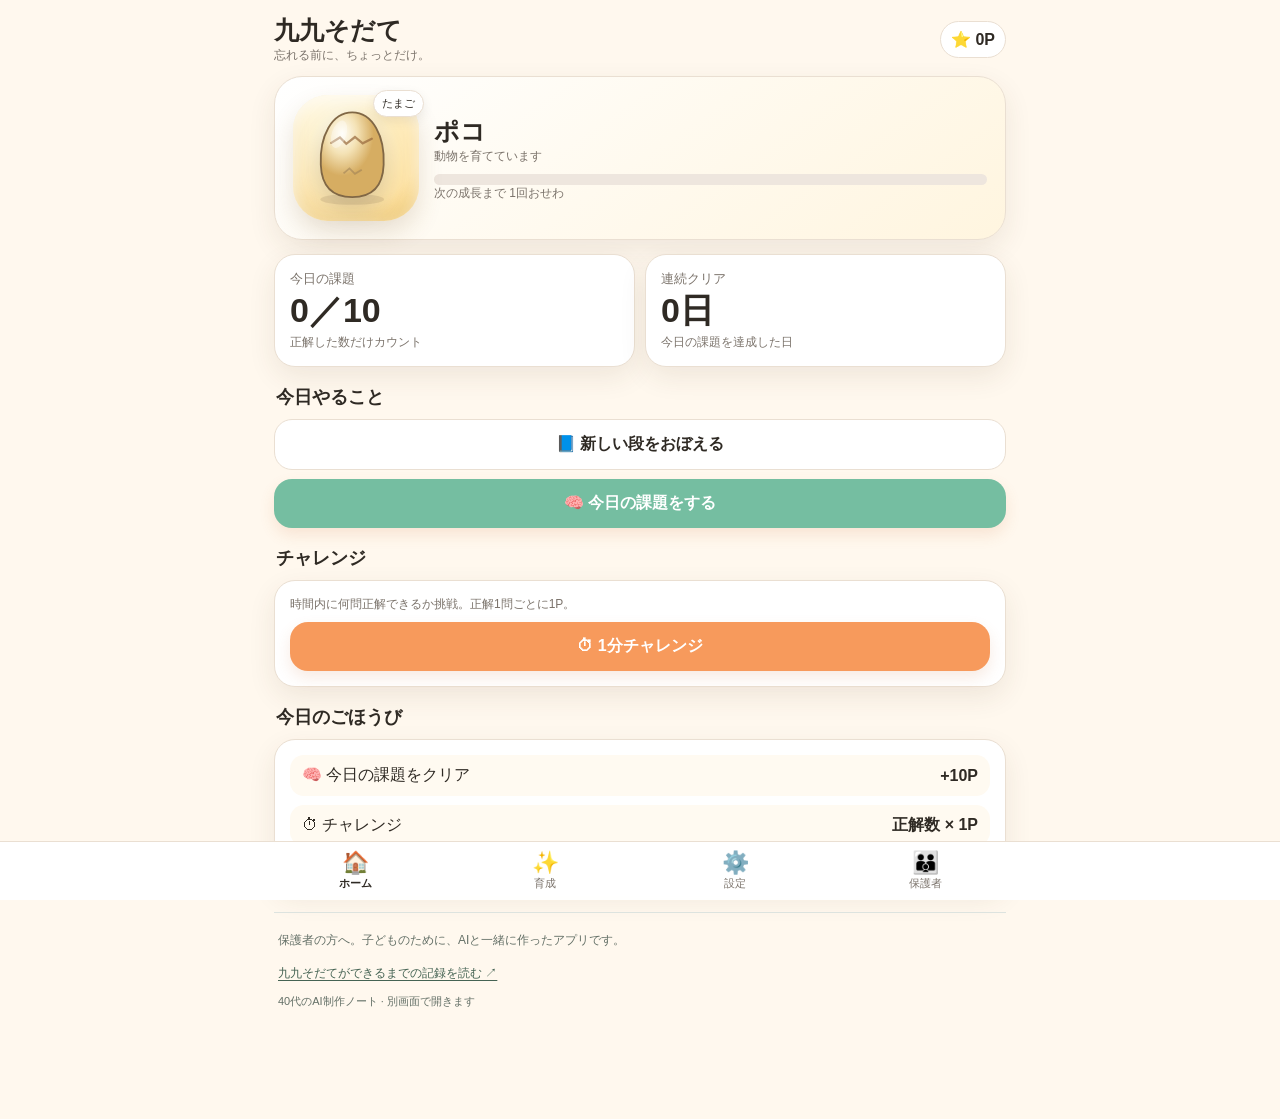
==== index.html @ 52d8309b "Add subtle links to the Kuku Sodate creation story" ====
<!doctype html><html lang="ja"><head><meta charset="utf-8">
<!-- Google tag (gtag.js) -->
<script async src="https://www.googletagmanager.com/gtag/js?id=G-NBJ7466KDJ"></script>
<script>
  window.dataLayer = window.dataLayer || [];
  function gtag(){dataLayer.push(arguments);}
  gtag('js', new Date());
  gtag('config', 'G-NBJ7466KDJ', {
    allow_google_signals: false,
    allow_ad_personalization_signals: false
  });
</script>


<meta name="google-site-verification" content="HdcqxspYBm1QXcBinrWtrPvj-GFAcDOGZ2AdJdyeljo" />
<meta name="viewport" content="width=device-width,initial-scale=1,viewport-fit=cover"><title>九九そだて</title><link rel="stylesheet" href="./style.css?v=1"><style id="contact-styles">.contact-link{display:inline-block;padding:12px 18px;border-radius:12px;background:#397458;color:#fff;font-size:14px;font-weight:700;line-height:1.6;text-decoration:none}.contact-link:focus-visible{outline:3px solid #d18c13;outline-offset:3px}.contact-link:hover{opacity:.85}</style><style id="creation-note-styles">.creation-note{margin:24px 0 8px;padding:16px 4px 4px;border-top:1px solid #dde3df;color:#647067;font-size:12px;line-height:1.9}.creation-note p{margin:0 0 4px}.creation-note a{display:inline-block;padding:6px 0;color:#456353;text-decoration:underline;text-underline-offset:3px}.creation-note a:focus-visible{outline:2px solid currentColor;outline-offset:4px}.creation-note small{display:block;font-size:11px}</style></head><body><div class="app"><header><div><div class="brand">九九そだて</div><div class="sub">忘れる前に、ちょっとだけ。</div></div><span class="pill">🪙 <b id="coins">0</b></span></header>
<section id="home" class="screen active"><div class="hero"><div class="petwrap"><div class="pet"><span class="badge" id="stage">たまご</span><div id="petvis"></div></div><div class="grow"><div class="h1" id="petname">ポコ</div><div class="sub" id="petmsg"></div><div class="bar"><div id="xpbar"></div></div><div class="tiny" id="xptext"></div></div></div></div><div class="grid"><div class="card"><div class="label">今日の復習</div><div class="big"><span id="due">0</span>問</div><div class="tiny" id="nextdue"></div></div><div class="card"><div class="label">連続学習</div><div class="big"><span id="streak">0</span>日</div><div class="tiny">1日1回でOK</div></div></div><div class="section">今日やること</div><div class="stack"><button id="challengeHome" class="cta" onclick="startChallenge()">⏱ 1分チャレンジ</button><button class="cta green" onclick="openReview()">🧠 今日の復習をする</button><button class="cta white" onclick="show('learn')">📘 新しい段をおぼえる</button></div><div class="section">今日のごほうび</div><div class="card">🎁 今日の復習を全部終えると育成アイテムGET</div><aside class="creation-note" aria-label="九九そだての制作記録"><p>保護者の方へ。子どものために、AIと一緒に作ったアプリです。</p><a href="https://gs5824878j-cyber.github.io/ai-blog/article-kuku.html?utm_source=kuku-sodate&amp;utm_medium=referral&amp;utm_campaign=creation-note" target="_blank" rel="noopener noreferrer">九九そだてができるまでの記録を読む ↗</a><small>40代のAI制作ノート · 別画面で開きます</small></aside></section>
<section id="learn" class="screen"><div class="section">段をえらぶ</div><div class="dan" id="dangrid"></div><div id="learnbox" style="display:none;margin-top:14px" class="qbox"><div class="tiny" id="learnlabel"></div><div class="question" id="learnq"></div><div class="ansrow"><input id="learna" class="answer" inputmode="numeric"><button class="cta" style="width:auto" onclick="submitLearn()">答える</button></div><div id="learnfb" class="feedback"></div><div class="tiny">正誤と回答速度から、次の復習日時を自動計算します。</div></div></section>
<section id="review" class="screen"><div class="section">今日の復習 <span class="tiny" id="reviewprog"></span></div><div class="qbox"><div class="tiny" id="reviewlevel"></div><div class="question" id="reviewq"></div><div class="ansrow"><input id="reviewa" class="answer" inputmode="numeric"><button class="cta green" style="width:auto" onclick="submitReview()">答える</button></div><div id="reviewfb" class="feedback"></div><div class="tiny" id="reviewsched"></div></div></section>
<section id="challenge" class="screen"><div class="section"><span id="challengeTitle">1分チャレンジ</span> <span class="pill">⏱ <b id="timer">1:00</b></span></div><div class="grid"><div class="card"><div class="label">正解</div><div class="big" id="score">0</div></div><div class="card"><div class="label">連続正解</div><div class="big" id="combo">0</div></div></div><div class="qbox" style="margin-top:10px"><div class="question" id="challengeq"></div><div class="ansrow"><input id="challengea" class="answer" inputmode="numeric"><button class="cta" style="width:auto" onclick="submitChallenge()">答える</button></div><div id="challengefb" class="feedback"></div><div class="tiny">間違えたときは正解を約1秒表示して、自動で次の問題へ進みます。</div></div></section>
<section id="petroom" class="screen"><div class="hero center"><div class="pet large"><div id="petvis2"></div></div><div class="h1" id="petname2"></div><div class="sub" id="stage2"></div><div class="bar"><div id="xpbar2"></div></div><div class="tiny" id="xptext2"></div><div class="route"><b>成長タイプは育て方で変わる</b><div class="tiny">学習・遊び・ごはんのうち、一番多い育て方に分岐。</div><div class="rrow"><span>📚 学習</span><div class="meter"><div class="m-study" id="studybar"></div></div><b id="studyv">0</b></div><div class="rrow"><span>🪀 遊び</span><div class="meter"><div class="m-play" id="playbar"></div></div><b id="playv">0</b></div><div class="rrow"><span>🍙 ごはん</span><div class="meter"><div class="m-food" id="foodbar"></div></div><b id="foodv">0</b></div><div class="evolist"><div class="evo">📘<br><b>学習型</b></div><div class="evo">⚡<br><b>元気型</b></div><div class="evo">🌱<br><b>のんびり型</b></div></div></div></div><div class="section">アイテム</div><div class="inventory" id="inventory"></div><div class="section">成長ログ</div><div class="list" id="log"></div></section>
<section id="settings" class="screen"><div class="section">設定</div><div class="card setting-card"><b>チャレンジ時間</b><div class="sub">1分・3分・5分から選べます。</div><div class="seg"><button data-min="1" onclick="setChallengeMin(1)">1分</button><button data-min="3" onclick="setChallengeMin(3)">3分</button><button data-min="5" onclick="setChallengeMin(5)">5分</button></div><div id="challengeSettingText" class="tiny"></div></div><div class="section">育てる種類</div><div class="card setting-card"><div class="sub">途中で変更できます。成長XPや学習記録はそのまま残ります。</div><div class="seg species"><button data-species="human" onclick="setSpecies('human')"><span>🧒</span>人間</button><button data-species="dino" onclick="setSpecies('dino')"><span>🦖</span>恐竜</button><button data-species="animal" onclick="setSpecies('animal')"><span>🐾</span>動物</button></div><div id="speciesSettingText" class="tiny"></div></div><div class="section">ご意見・お問い合わせ</div><div class="card setting-card"><p class="sub">保護者の方へ：不具合や改善アイデア、ご感想をお寄せください。</p><a class="contact-link" href="https://docs.google.com/forms/d/e/1FAIpQLSf0Iv0dOegyQAnIxLcuyeu3c1aMRFCFrOMFEh8mYjRaNg8epw/viewform" target="_blank" rel="noopener noreferrer">お問い合わせ・ご感想 ↗</a><p class="tiny">Googleフォームが別画面で開きます。お名前・メールアドレスは任意です。</p></div></section>
<section id="parent" class="screen"><div class="section">保護者レポート</div><div class="grid"><div class="card center"><div class="label">出題された九九</div><div class="big" id="challengePlayed">0</div><div class="tiny">/81問</div></div><div class="card center"><div class="label">チャレンジ正答率</div><div class="big" id="challengeAccuracy">—</div><div class="tiny"><span id="challengeAttempts">0</span>回答</div></div></div><div class="section">チャレンジ正答率 苦手マップ</div><div class="card"><div class="note"><b>このマップは「チャレンジ中の正答率」だけを集計しています。</b><div class="tiny">通常学習・復習の結果は含みません。赤ほどチャレンジで間違えやすい九九です。</div></div><div class="heatwrap" style="margin-top:12px"><div class="heat" id="heat"></div></div><div class="legend"><span><i class="dot none"></i>未出題</span><span><i class="dot weak"></i>0〜59%</span><span><i class="dot mid"></i>60〜79%</span><span><i class="dot good"></i>80〜89%</span><span><i class="dot master"></i>90〜100%</span></div></div><div class="section">チャレンジで苦手な問題</div><div class="list" id="weaklist"></div><aside class="creation-note" aria-label="九九そだての制作記録"><p>保護者の方へ。子どものために、AIと一緒に作ったアプリです。</p><a href="https://gs5824878j-cyber.github.io/ai-blog/article-kuku.html?utm_source=kuku-sodate&amp;utm_medium=referral&amp;utm_campaign=creation-note" target="_blank" rel="noopener noreferrer">九九そだてができるまでの記録を読む ↗</a><small>40代のAI制作ノート · 別画面で開きます</small></aside></section>
</div><nav class="tabs"><div class="tabsin"><button class="tab active" data-s="home" onclick="show('home')"><span>🏠</span>ホーム</button><button class="tab" data-s="petroom" onclick="show('petroom')"><span>✨</span>育成</button><button class="tab" data-s="settings" onclick="show('settings')"><span>⚙️</span>設定</button><button class="tab" data-s="parent" onclick="show('parent')"><span>👪</span>保護者</button></div></nav><div class="modal" id="modal"><div class="modalbox"><div class="modalemoji" id="me"></div><div class="h1" id="mt"></div><div class="sub" id="mx"></div><br><button class="cta" onclick="closeModal()">OK</button></div></div><script src="./app.js?v=1"></script></body></html>
---- style.css ----
:root{--bg:#fff8ee;--ink:#2f2a24;--sub:#7b736b;--line:#eadfd2;--orange:#f79a5c;--green:#75bea1;--blue:#6da7d8;--red:#df725c;--shadow:0 10px 28px rgba(75,55,35,.09)}*{box-sizing:border-box}body{margin:0;background:var(--bg);color:var(--ink);font-family:-apple-system,BlinkMacSystemFont,"Segoe UI","Hiragino Sans","Noto Sans JP",sans-serif}button,input{font:inherit}.app{max-width:760px;margin:auto;padding:14px 14px 96px;min-height:100vh}header{display:flex;justify-content:space-between;align-items:center;gap:8px;margin-bottom:12px}.brand{font-size:25px;font-weight:900}.sub,.tiny{color:var(--sub);font-size:12px}.pill{border:1px solid var(--line);background:#fff;border-radius:999px;padding:8px 10px;font-weight:800}.screen{display:none}.screen.active{display:block}.card,.hero,.qbox{background:#fff;border:1px solid var(--line);box-shadow:var(--shadow)}.hero{border-radius:28px;padding:18px;margin-bottom:14px;background:linear-gradient(145deg,#fff,#fff5df)}.petwrap{display:flex;align-items:center;gap:15px}.pet{width:126px;height:126px;border-radius:35px;background:radial-gradient(circle at 35% 25%,#fffbe6,#ffe5a7 70%,#f7cd70);display:grid;place-items:center;position:relative;overflow:visible;flex:none;box-shadow:inset 0 8px 18px rgba(255,255,255,.8),inset 0 -10px 18px rgba(160,116,42,.12),0 12px 24px rgba(117,82,33,.16)}.pet.large{width:180px;height:180px;margin:auto;border-radius:45px}.pet-anim{width:94%;height:94%;filter:drop-shadow(0 8px 7px rgba(60,45,30,.22));animation:petBob 2.7s ease-in-out infinite;transform-origin:50% 85%}.pet-anim .eye{transform-box:fill-box;transform-origin:center;animation:blink 4.8s infinite}.pet-anim .earL{transform-box:fill-box;transform-origin:80% 80%;animation:earL 3.1s ease-in-out infinite}.pet-anim .earR{transform-box:fill-box;transform-origin:20% 80%;animation:earR 3.1s ease-in-out infinite}.pet-anim .tail{transform-box:fill-box;transform-origin:20% 50%;animation:tailWag 1.8s ease-in-out infinite}.pet-anim .armR{transform-box:fill-box;transform-origin:20% 80%;animation:armWave 2.4s ease-in-out infinite}.pet-anim .shine{animation:shine 2.8s ease-in-out infinite}@keyframes petBob{0%,100%{transform:translateY(0) rotate(-1deg)}50%{transform:translateY(-7px) rotate(1deg)}}@keyframes blink{0%,44%,48%,100%{transform:scaleY(1)}46%{transform:scaleY(.12)}}@keyframes earL{0%,100%{transform:rotate(0)}50%{transform:rotate(-7deg)}}@keyframes earR{0%,100%{transform:rotate(0)}50%{transform:rotate(7deg)}}@keyframes tailWag{0%,100%{transform:rotate(-7deg)}50%{transform:rotate(12deg)}}@keyframes armWave{0%,100%{transform:rotate(2deg)}50%{transform:rotate(-16deg)}}@keyframes shine{0%,100%{opacity:.2}50%{opacity:.75}}.badge{position:absolute;top:-5px;right:-5px;background:#fff;border:1px solid var(--line);border-radius:999px;padding:5px 8px;font-size:11px;z-index:3;box-shadow:0 4px 12px rgba(0,0,0,.07)}.h1{font-size:25px;font-weight:900}.grow{flex:1;min-width:0}.bar{height:11px;background:#eee6de;border-radius:99px;overflow:hidden;margin-top:9px}.bar>div{height:100%;background:linear-gradient(90deg,#72c09c,#87d3b3);width:0}.grid{display:grid;grid-template-columns:repeat(2,1fr);gap:10px}.card{border-radius:21px;padding:15px}.label{font-size:13px;color:var(--sub)}.big{font-size:34px;font-weight:900}.section{font-size:18px;font-weight:900;margin:18px 2px 10px}.stack{display:grid;gap:9px}.cta{border:0;border-radius:18px;padding:14px 15px;font-weight:900;font-size:16px;color:#fff;background:var(--orange);width:100%;box-shadow:0 7px 15px rgba(208,114,56,.14)}.cta.green{background:var(--green)}.cta.white{background:#fff;color:var(--ink);border:1px solid var(--line);box-shadow:none}.dan{display:grid;grid-template-columns:repeat(4,1fr);gap:9px}.dan button{padding:14px 5px;border-radius:16px;border:1px solid var(--line);background:#fff;font-weight:900}.qbox{border-radius:28px;padding:21px;text-align:center}.question{font-size:46px;font-weight:900;margin:16px 0}.ansrow{display:flex;gap:8px;justify-content:center}.answer{width:120px;padding:10px;border:2px solid var(--line);border-radius:15px;text-align:center;font-size:28px;font-weight:900}.feedback{min-height:31px;font-weight:900;margin-top:10px}.ok{color:#2e916f}.ng{color:var(--red)}.wrong-answer{display:inline-block;margin-top:5px;padding:8px 13px;border-radius:13px;background:#fff0ed;border:1px solid #f1b6aa;color:#b84532;font-size:18px}.tabs{position:fixed;bottom:0;left:0;right:0;background:rgba(255,255,255,.96);backdrop-filter:blur(12px);border-top:1px solid var(--line);display:flex;justify-content:center;z-index:20}.tabsin{width:min(760px,100%);display:grid;grid-template-columns:repeat(4,1fr)}.tab{border:0;background:transparent;padding:8px 2px 9px;color:var(--sub);font-size:11px}.tab span{font-size:22px;display:block}.tab.active{font-weight:900;color:var(--ink)}.inventory{display:grid;grid-template-columns:repeat(4,1fr);gap:8px}.item{border:1px solid var(--line);background:#fff;border-radius:16px;padding:10px 4px;text-align:center}.item .e{font-size:28px}.route{background:#f8f4ef;border:1px dashed #d7cabd;border-radius:18px;padding:12px;margin-top:12px}.rrow{display:grid;grid-template-columns:70px 1fr 32px;gap:7px;align-items:center;margin-top:7px}.meter{height:8px;background:#e6ddd5;border-radius:99px;overflow:hidden}.meter div{height:100%}.m-study{background:var(--blue)}.m-play{background:#eea04d}.m-food{background:#78b980}.evolist{display:grid;grid-template-columns:repeat(3,1fr);gap:7px;margin-top:10px}.evo{background:#fff;border:1px solid var(--line);border-radius:14px;padding:8px;text-align:center;font-size:12px}.setting-card{display:grid;gap:10px}.seg{display:grid;grid-template-columns:repeat(3,1fr);gap:7px}.seg button{padding:12px 6px;border-radius:14px;border:1px solid var(--line);background:#fff;font-weight:900}.seg button.active{background:#2f2a24;color:#fff;border-color:#2f2a24}.species button{min-height:78px}.species button span{display:block;font-size:28px;margin-bottom:4px}.heatwrap{overflow:auto}.heat{display:grid;grid-template-columns:30px repeat(9,40px);grid-auto-rows:40px;gap:4px;min-width:430px}.hc,.hh{display:grid;place-items:center;border:0;border-radius:9px;font-size:10px;font-weight:800}.hh{color:var(--sub)}.none{background:#ece8e3;color:#999}.weak{background:#f4aaa0}.mid{background:#f7d788}.good{background:#acd9b8}.master{background:#70c89a;color:white}.legend{display:flex;gap:8px;flex-wrap:wrap;margin-top:9px}.legend span{font-size:11px}.dot{width:10px;height:10px;border-radius:3px;display:inline-block;margin-right:3px;vertical-align:-1px}.list{display:grid;gap:7px}.row{display:flex;justify-content:space-between;gap:10px;background:#fff;border:1px solid var(--line);border-radius:15px;padding:11px}.modal{position:fixed;inset:0;background:rgba(0,0,0,.35);display:none;place-items:center;padding:22px;z-index:50}.modal.show{display:grid}.modalbox{width:min(420px,100%);background:#fff;border-radius:26px;padding:22px;text-align:center}.modalemoji{font-size:58px}.center{text-align:center}.note{padding:12px;border-radius:15px;background:#eef7ff;border:1px solid #cfe4f6}.pulse{animation:pulse .45s ease}@keyframes pulse{0%{transform:scale(1)}45%{transform:scale(1.035)}100%{transform:scale(1)}}@media(max-width:430px){.pet{width:110px;height:110px}.pet.large{width:165px;height:165px}.question{font-size:40px}.dan{grid-template-columns:repeat(3,1fr)}}
/* Production final */
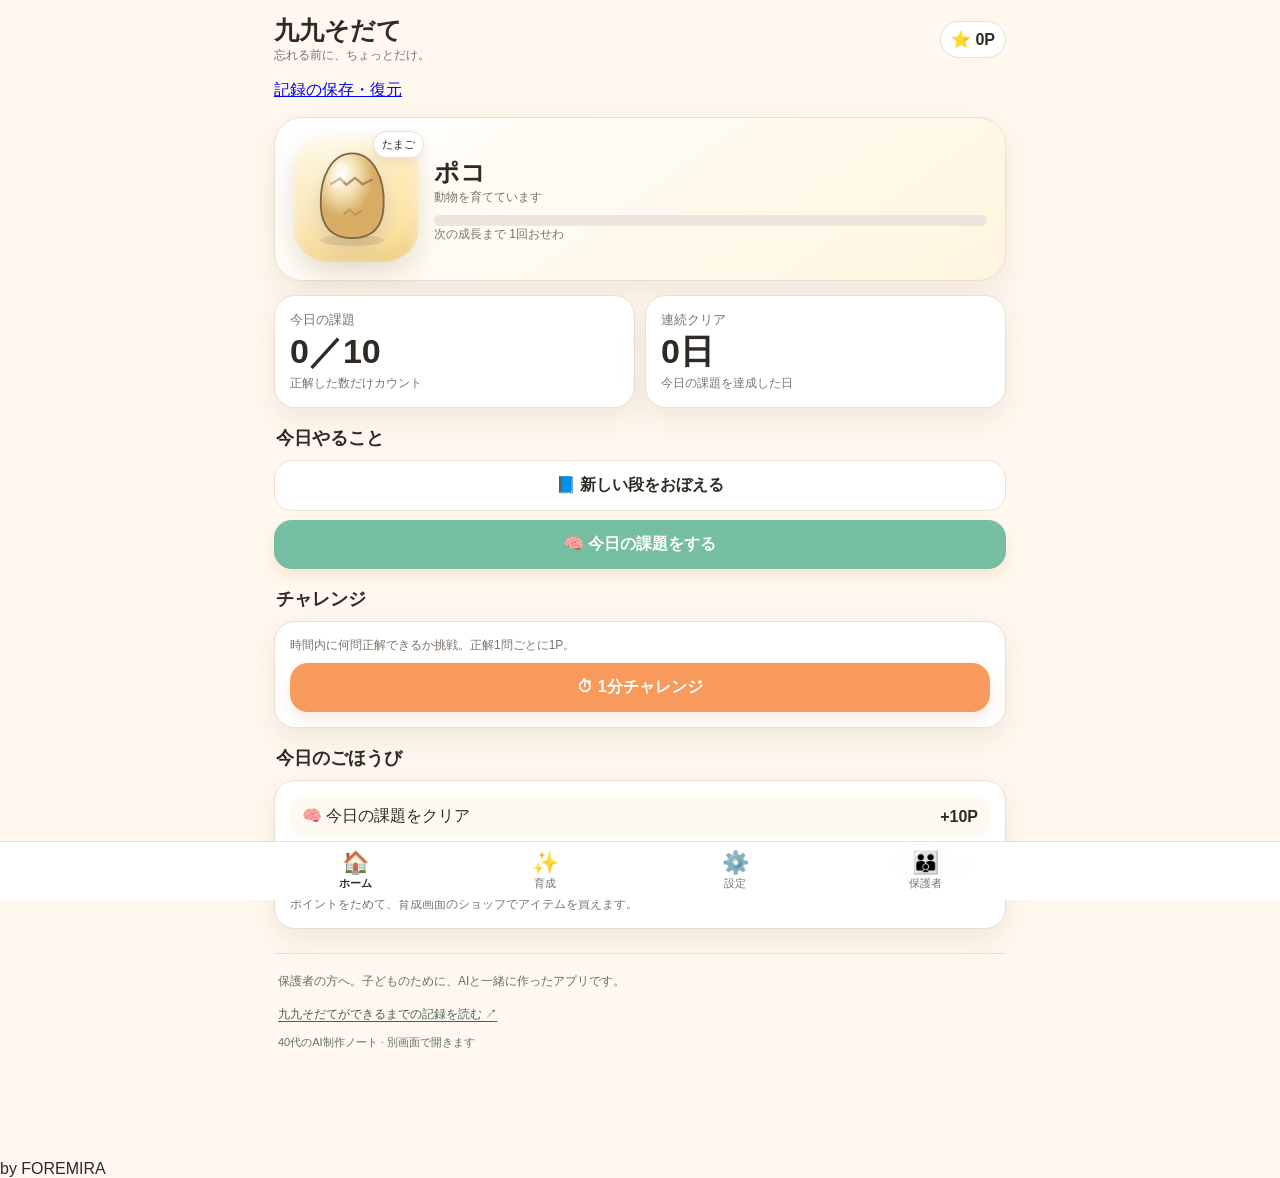
==== commit fac637e7: "Prepare FOREMIRA migration without production cutover" ====
--- a/index.html
+++ b/index.html
@@ -1,25 +1,29 @@
 <!doctype html><html lang="ja"><head><meta charset="utf-8">
-<!-- Google tag (gtag.js) -->
-<script async src="https://www.googletagmanager.com/gtag/js?id=G-NBJ7466KDJ"></script>
 <script>
-  window.dataLayer = window.dataLayer || [];
-  function gtag(){dataLayer.push(arguments);}
-  gtag('js', new Date());
-  gtag('config', 'G-NBJ7466KDJ', {
-    allow_google_signals: false,
-    allow_ad_personalization_signals: false
-  });
+window.dataLayer = window.dataLayer || [];
+function gtag(){dataLayer.push(arguments);}
+window.foremiraAnalyticsEnabled = location.protocol === 'https:' && (location.hostname === 'kuku.foremira.com' || (location.hostname === 'gs5824878j-cyber.github.io' && location.pathname.startsWith('/kuku-sodate/')));
+if (window.foremiraAnalyticsEnabled) {
+ gtag('js', new Date());
+ gtag('config','G-NBJ7466KDJ',{allow_google_signals:false,allow_ad_personalization_signals:false});
+ const tag=document.createElement('script'); tag.async=true;
+ tag.src='https://www.googletagmanager.com/gtag/js?id=G-NBJ7466KDJ'; document.head.appendChild(tag);
+}
 </script>
 
 
 <meta name="google-site-verification" content="HdcqxspYBm1QXcBinrWtrPvj-GFAcDOGZ2AdJdyeljo" />
-<meta name="viewport" content="width=device-width,initial-scale=1,viewport-fit=cover"><title>九九そだて</title><link rel="stylesheet" href="./style.css?v=1"><style id="contact-styles">.contact-link{display:inline-block;padding:12px 18px;border-radius:12px;background:#397458;color:#fff;font-size:14px;font-weight:700;line-height:1.6;text-decoration:none}.contact-link:focus-visible{outline:3px solid #d18c13;outline-offset:3px}.contact-link:hover{opacity:.85}</style><style id="creation-note-styles">.creation-note{margin:24px 0 8px;padding:16px 4px 4px;border-top:1px solid #dde3df;color:#647067;font-size:12px;line-height:1.9}.creation-note p{margin:0 0 4px}.creation-note a{display:inline-block;padding:6px 0;color:#456353;text-decoration:underline;text-underline-offset:3px}.creation-note a:focus-visible{outline:2px solid currentColor;outline-offset:4px}.creation-note small{display:block;font-size:11px}</style></head><body><div class="app"><header><div><div class="brand">九九そだて</div><div class="sub">忘れる前に、ちょっとだけ。</div></div><span class="pill">🪙 <b id="coins">0</b></span></header>
-<section id="home" class="screen active"><div class="hero"><div class="petwrap"><div class="pet"><span class="badge" id="stage">たまご</span><div id="petvis"></div></div><div class="grow"><div class="h1" id="petname">ポコ</div><div class="sub" id="petmsg"></div><div class="bar"><div id="xpbar"></div></div><div class="tiny" id="xptext"></div></div></div></div><div class="grid"><div class="card"><div class="label">今日の復習</div><div class="big"><span id="due">0</span>問</div><div class="tiny" id="nextdue"></div></div><div class="card"><div class="label">連続学習</div><div class="big"><span id="streak">0</span>日</div><div class="tiny">1日1回でOK</div></div></div><div class="section">今日やること</div><div class="stack"><button id="challengeHome" class="cta" onclick="startChallenge()">⏱ 1分チャレンジ</button><button class="cta green" onclick="openReview()">🧠 今日の復習をする</button><button class="cta white" onclick="show('learn')">📘 新しい段をおぼえる</button></div><div class="section">今日のごほうび</div><div class="card">🎁 今日の復習を全部終えると育成アイテムGET</div><aside class="creation-note" aria-label="九九そだての制作記録"><p>保護者の方へ。子どものために、AIと一緒に作ったアプリです。</p><a href="https://gs5824878j-cyber.github.io/ai-blog/article-kuku.html?utm_source=kuku-sodate&amp;utm_medium=referral&amp;utm_campaign=creation-note" target="_blank" rel="noopener noreferrer">九九そだてができるまでの記録を読む ↗</a><small>40代のAI制作ノート · 別画面で開きます</small></aside></section>
+<meta name="viewport" content="width=device-width,initial-scale=1,viewport-fit=cover"><title>九九そだて</title><link rel="stylesheet" href="./style.css?v=1"><style id="contact-styles">.contact-link{display:inline-block;padding:12px 18px;border-radius:12px;background:#397458;color:#fff;font-size:14px;font-weight:700;line-height:1.6;text-decoration:none}.contact-link:focus-visible{outline:3px solid #d18c13;outline-offset:3px}.contact-link:hover{opacity:.85}</style><style id="creation-note-styles">.creation-note{margin:24px 0 8px;padding:16px 4px 4px;border-top:1px solid #dde3df;color:#647067;font-size:12px;line-height:1.9}.creation-note p{margin:0 0 4px}.creation-note a{display:inline-block;padding:6px 0;color:#456353;text-decoration:underline;text-underline-offset:3px}.creation-note a:focus-visible{outline:2px solid currentColor;outline-offset:4px}.creation-note small{display:block;font-size:11px}</style><link rel="icon" href="./favicon.ico" sizes="16x16 32x32 48x48" type="image/x-icon">
+<link rel="icon" href="./favicon-32x32.png" sizes="32x32" type="image/png">
+<link rel="icon" href="./favicon-192x192.png" sizes="192x192" type="image/png">
+<link rel="apple-touch-icon" href="./apple-touch-icon.png" sizes="180x180">
+<link rel="canonical" href="https://kuku.foremira.com/"><meta property="og:url" content="https://kuku.foremira.com/"></head><body><div class="app"><header><div><div class="brand">九九そだて</div><div class="sub">忘れる前に、ちょっとだけ。</div></div><span class="pill">🪙 <b id="coins">0</b></span></header><p><a href="migration.html">記録の保存・復元</a></p>
+<section id="home" class="screen active"><div class="hero"><div class="petwrap"><div class="pet"><span class="badge" id="stage">たまご</span><div id="petvis"></div></div><div class="grow"><div class="h1" id="petname">ポコ</div><div class="sub" id="petmsg"></div><div class="bar"><div id="xpbar"></div></div><div class="tiny" id="xptext"></div></div></div></div><div class="grid"><div class="card"><div class="label">今日の復習</div><div class="big"><span id="due">0</span>問</div><div class="tiny" id="nextdue"></div></div><div class="card"><div class="label">連続学習</div><div class="big"><span id="streak">0</span>日</div><div class="tiny">1日1回でOK</div></div></div><div class="section">今日やること</div><div class="stack"><button id="challengeHome" class="cta" onclick="startChallenge()">⏱ 1分チャレンジ</button><button class="cta green" onclick="openReview()">🧠 今日の復習をする</button><button class="cta white" onclick="show('learn')">📘 新しい段をおぼえる</button></div><div class="section">今日のごほうび</div><div class="card">🎁 今日の復習を全部終えると育成アイテムGET</div><aside class="creation-note" aria-label="九九そだての制作記録"><p>保護者の方へ。子どものために、AIと一緒に作ったアプリです。</p><a href="https://blog.foremira.com/article-kuku.html?utm_source=kuku-sodate&amp;utm_medium=referral&amp;utm_campaign=creation-note" target="_blank" rel="noopener noreferrer">九九そだてができるまでの記録を読む ↗</a><small>40代のAI制作ノート · 別画面で開きます</small></aside></section>
 <section id="learn" class="screen"><div class="section">段をえらぶ</div><div class="dan" id="dangrid"></div><div id="learnbox" style="display:none;margin-top:14px" class="qbox"><div class="tiny" id="learnlabel"></div><div class="question" id="learnq"></div><div class="ansrow"><input id="learna" class="answer" inputmode="numeric"><button class="cta" style="width:auto" onclick="submitLearn()">答える</button></div><div id="learnfb" class="feedback"></div><div class="tiny">正誤と回答速度から、次の復習日時を自動計算します。</div></div></section>
 <section id="review" class="screen"><div class="section">今日の復習 <span class="tiny" id="reviewprog"></span></div><div class="qbox"><div class="tiny" id="reviewlevel"></div><div class="question" id="reviewq"></div><div class="ansrow"><input id="reviewa" class="answer" inputmode="numeric"><button class="cta green" style="width:auto" onclick="submitReview()">答える</button></div><div id="reviewfb" class="feedback"></div><div class="tiny" id="reviewsched"></div></div></section>
 <section id="challenge" class="screen"><div class="section"><span id="challengeTitle">1分チャレンジ</span> <span class="pill">⏱ <b id="timer">1:00</b></span></div><div class="grid"><div class="card"><div class="label">正解</div><div class="big" id="score">0</div></div><div class="card"><div class="label">連続正解</div><div class="big" id="combo">0</div></div></div><div class="qbox" style="margin-top:10px"><div class="question" id="challengeq"></div><div class="ansrow"><input id="challengea" class="answer" inputmode="numeric"><button class="cta" style="width:auto" onclick="submitChallenge()">答える</button></div><div id="challengefb" class="feedback"></div><div class="tiny">間違えたときは正解を約1秒表示して、自動で次の問題へ進みます。</div></div></section>
 <section id="petroom" class="screen"><div class="hero center"><div class="pet large"><div id="petvis2"></div></div><div class="h1" id="petname2"></div><div class="sub" id="stage2"></div><div class="bar"><div id="xpbar2"></div></div><div class="tiny" id="xptext2"></div><div class="route"><b>成長タイプは育て方で変わる</b><div class="tiny">学習・遊び・ごはんのうち、一番多い育て方に分岐。</div><div class="rrow"><span>📚 学習</span><div class="meter"><div class="m-study" id="studybar"></div></div><b id="studyv">0</b></div><div class="rrow"><span>🪀 遊び</span><div class="meter"><div class="m-play" id="playbar"></div></div><b id="playv">0</b></div><div class="rrow"><span>🍙 ごはん</span><div class="meter"><div class="m-food" id="foodbar"></div></div><b id="foodv">0</b></div><div class="evolist"><div class="evo">📘<br><b>学習型</b></div><div class="evo">⚡<br><b>元気型</b></div><div class="evo">🌱<br><b>のんびり型</b></div></div></div></div><div class="section">アイテム</div><div class="inventory" id="inventory"></div><div class="section">成長ログ</div><div class="list" id="log"></div></section>
 <section id="settings" class="screen"><div class="section">設定</div><div class="card setting-card"><b>チャレンジ時間</b><div class="sub">1分・3分・5分から選べます。</div><div class="seg"><button data-min="1" onclick="setChallengeMin(1)">1分</button><button data-min="3" onclick="setChallengeMin(3)">3分</button><button data-min="5" onclick="setChallengeMin(5)">5分</button></div><div id="challengeSettingText" class="tiny"></div></div><div class="section">育てる種類</div><div class="card setting-card"><div class="sub">途中で変更できます。成長XPや学習記録はそのまま残ります。</div><div class="seg species"><button data-species="human" onclick="setSpecies('human')"><span>🧒</span>人間</button><button data-species="dino" onclick="setSpecies('dino')"><span>🦖</span>恐竜</button><button data-species="animal" onclick="setSpecies('animal')"><span>🐾</span>動物</button></div><div id="speciesSettingText" class="tiny"></div></div><div class="section">ご意見・お問い合わせ</div><div class="card setting-card"><p class="sub">保護者の方へ：不具合や改善アイデア、ご感想をお寄せください。</p><a class="contact-link" href="https://docs.google.com/forms/d/e/1FAIpQLSf0Iv0dOegyQAnIxLcuyeu3c1aMRFCFrOMFEh8mYjRaNg8epw/viewform" target="_blank" rel="noopener noreferrer">お問い合わせ・ご感想 ↗</a><p class="tiny">Googleフォームが別画面で開きます。お名前・メールアドレスは任意です。</p></div></section>
-<section id="parent" class="screen"><div class="section">保護者レポート</div><div class="grid"><div class="card center"><div class="label">出題された九九</div><div class="big" id="challengePlayed">0</div><div class="tiny">/81問</div></div><div class="card center"><div class="label">チャレンジ正答率</div><div class="big" id="challengeAccuracy">—</div><div class="tiny"><span id="challengeAttempts">0</span>回答</div></div></div><div class="section">チャレンジ正答率 苦手マップ</div><div class="card"><div class="note"><b>このマップは「チャレンジ中の正答率」だけを集計しています。</b><div class="tiny">通常学習・復習の結果は含みません。赤ほどチャレンジで間違えやすい九九です。</div></div><div class="heatwrap" style="margin-top:12px"><div class="heat" id="heat"></div></div><div class="legend"><span><i class="dot none"></i>未出題</span><span><i class="dot weak"></i>0〜59%</span><span><i class="dot mid"></i>60〜79%</span><span><i class="dot good"></i>80〜89%</span><span><i class="dot master"></i>90〜100%</span></div></div><div class="section">チャレンジで苦手な問題</div><div class="list" id="weaklist"></div><aside class="creation-note" aria-label="九九そだての制作記録"><p>保護者の方へ。子どものために、AIと一緒に作ったアプリです。</p><a href="https://gs5824878j-cyber.github.io/ai-blog/article-kuku.html?utm_source=kuku-sodate&amp;utm_medium=referral&amp;utm_campaign=creation-note" target="_blank" rel="noopener noreferrer">九九そだてができるまでの記録を読む ↗</a><small>40代のAI制作ノート · 別画面で開きます</small></aside></section>
-</div><nav class="tabs"><div class="tabsin"><button class="tab active" data-s="home" onclick="show('home')"><span>🏠</span>ホーム</button><button class="tab" data-s="petroom" onclick="show('petroom')"><span>✨</span>育成</button><button class="tab" data-s="settings" onclick="show('settings')"><span>⚙️</span>設定</button><button class="tab" data-s="parent" onclick="show('parent')"><span>👪</span>保護者</button></div></nav><div class="modal" id="modal"><div class="modalbox"><div class="modalemoji" id="me"></div><div class="h1" id="mt"></div><div class="sub" id="mx"></div><br><button class="cta" onclick="closeModal()">OK</button></div></div><script src="./app.js?v=1"></script></body></html>
+<section id="parent" class="screen"><div class="section">保護者レポート</div><div class="grid"><div class="card center"><div class="label">出題された九九</div><div class="big" id="challengePlayed">0</div><div class="tiny">/81問</div></div><div class="card center"><div class="label">チャレンジ正答率</div><div class="big" id="challengeAccuracy">—</div><div class="tiny"><span id="challengeAttempts">0</span>回答</div></div></div><div class="section">チャレンジ正答率 苦手マップ</div><div class="card"><div class="note"><b>このマップは「チャレンジ中の正答率」だけを集計しています。</b><div class="tiny">通常学習・復習の結果は含みません。赤ほどチャレンジで間違えやすい九九です。</div></div><div class="heatwrap" style="margin-top:12px"><div class="heat" id="heat"></div></div><div class="legend"><span><i class="dot none"></i>未出題</span><span><i class="dot weak"></i>0〜59%</span><span><i class="dot mid"></i>60〜79%</span><span><i class="dot good"></i>80〜89%</span><span><i class="dot master"></i>90〜100%</span></div></div><div class="section">チャレンジで苦手な問題</div><div class="list" id="weaklist"></div><aside class="creation-note" aria-label="九九そだての制作記録"><p>保護者の方へ。子どものために、AIと一緒に作ったアプリです。</p><a href="https://blog.foremira.com/article-kuku.html?utm_source=kuku-sodate&amp;utm_medium=referral&amp;utm_campaign=creation-note" target="_blank" rel="noopener noreferrer">九九そだてができるまでの記録を読む ↗</a><small>40代のAI制作ノート · 別画面で開きます</small></aside></section>
+</div><nav class="tabs"><div class="tabsin"><button class="tab active" data-s="home" onclick="show('home')"><span>🏠</span>ホーム</button><button class="tab" data-s="petroom" onclick="show('petroom')"><span>✨</span>育成</button><button class="tab" data-s="settings" onclick="show('settings')"><span>⚙️</span>設定</button><button class="tab" data-s="parent" onclick="show('parent')"><span>👪</span>保護者</button></div></nav><div class="modal" id="modal"><div class="modalbox"><div class="modalemoji" id="me"></div><div class="h1" id="mt"></div><div class="sub" id="mx"></div><br><button class="cta" onclick="closeModal()">OK</button></div></div><script src="./app.js?v=1"></script><span class="foremira-brand">by FOREMIRA</span></body></html>
 
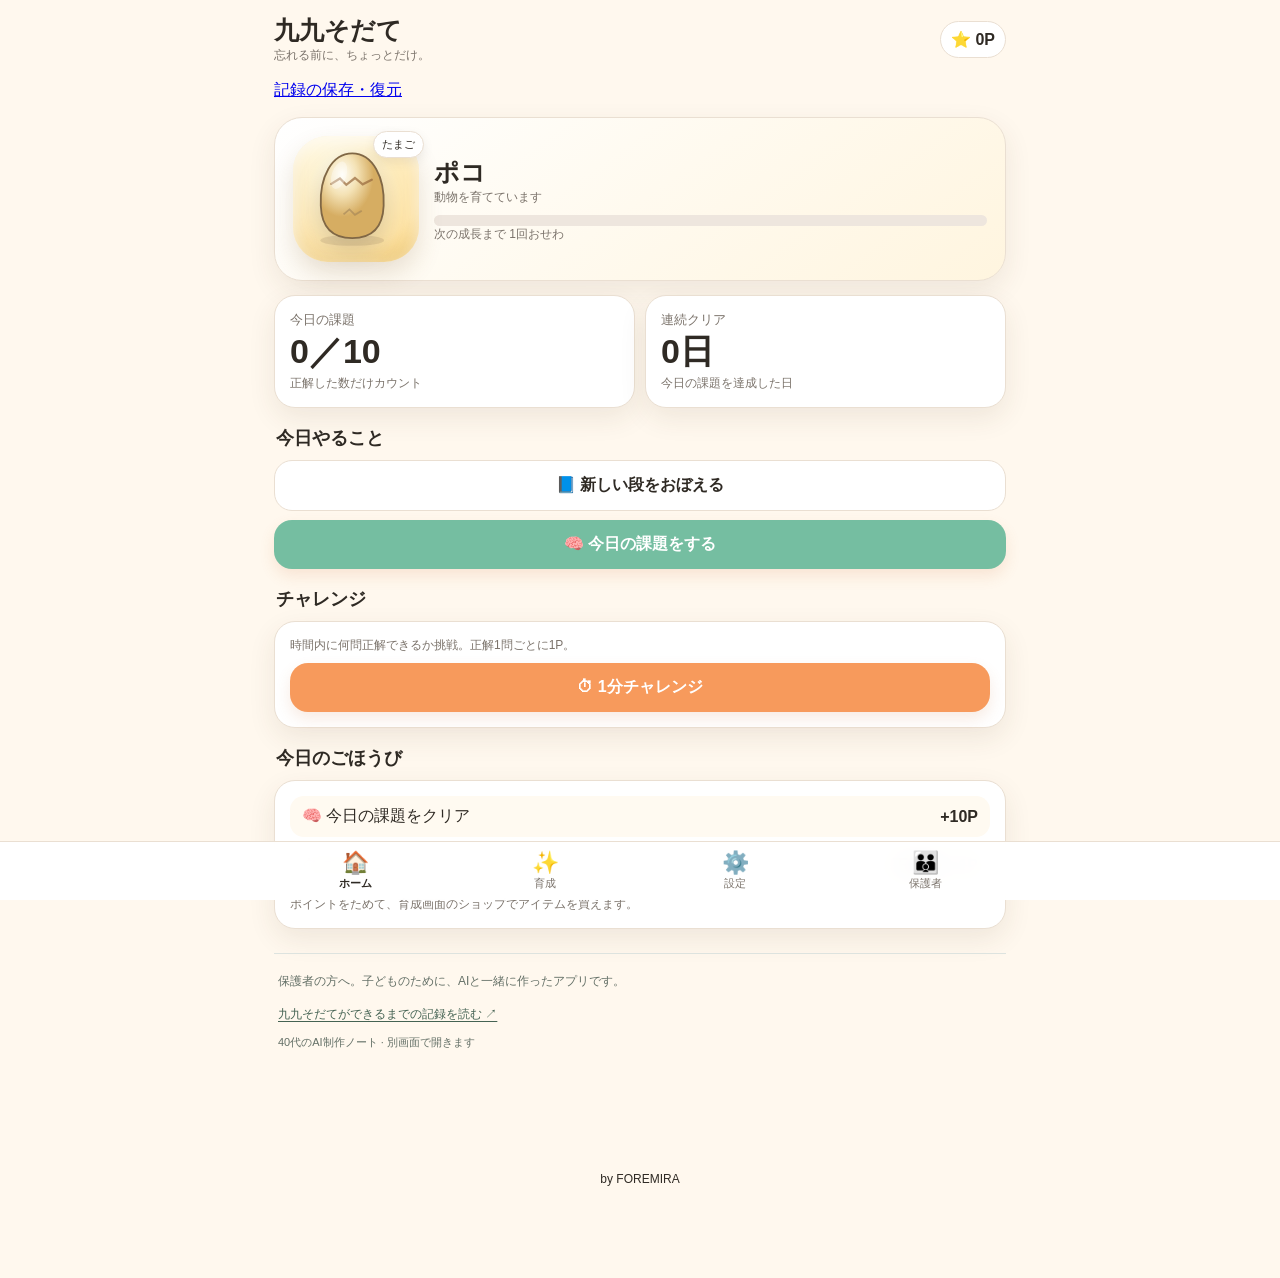
==== commit 0043276a: "Prepare in-window Kuku rescue and portable backup fallbacks" ====
--- a/index.html
+++ b/index.html
@@ -17,7 +17,10 @@
 <link rel="icon" href="./favicon-32x32.png" sizes="32x32" type="image/png">
 <link rel="icon" href="./favicon-192x192.png" sizes="192x192" type="image/png">
 <link rel="apple-touch-icon" href="./apple-touch-icon.png" sizes="180x180">
-<link rel="canonical" href="https://kuku.foremira.com/"><meta property="og:url" content="https://kuku.foremira.com/"></head><body><div class="app"><header><div><div class="brand">九九そだて</div><div class="sub">忘れる前に、ちょっとだけ。</div></div><span class="pill">🪙 <b id="coins">0</b></span></header><p><a href="migration.html">記録の保存・復元</a></p>
+<link rel="canonical" href="https://kuku.foremira.com/"><meta property="og:url" content="https://kuku.foremira.com/"></head><body><div class="app"><header><div><div class="brand">九九そだて</div><div class="sub">忘れる前に、ちょっとだけ。</div></div><span class="pill">🪙 <b id="coins">0</b></span></header><p><a id="record-transfer-open" href="migration.html">記録の保存・復元</a></p>
+<dialog id="record-transfer-dialog" aria-label="九九の記録を保存・復元"><button id="record-transfer-close" type="button">アプリに戻る（記録を読み直す）</button><iframe id="record-transfer-frame" title="端末内で記録を保存・復元" allow="web-share; clipboard-write"></iframe></dialog>
+<style>#record-transfer-dialog{box-sizing:border-box;width:min(850px,100%);height:94vh;height:94dvh;max-height:100%;padding:12px;border:2px solid #397458;border-radius:12px;background:white}#record-transfer-dialog::backdrop{background:#0008}#record-transfer-close{font:inherit;padding:8px}#record-transfer-frame{display:block;border:0;width:100%;height:calc(100% - 65px)}#record-transfer-dialog.transfer-fallback{position:fixed;inset:0;margin:auto;z-index:10000}</style>
+<script src="./migration-entry.js?v=1" defer></script>
 <section id="home" class="screen active"><div class="hero"><div class="petwrap"><div class="pet"><span class="badge" id="stage">たまご</span><div id="petvis"></div></div><div class="grow"><div class="h1" id="petname">ポコ</div><div class="sub" id="petmsg"></div><div class="bar"><div id="xpbar"></div></div><div class="tiny" id="xptext"></div></div></div></div><div class="grid"><div class="card"><div class="label">今日の復習</div><div class="big"><span id="due">0</span>問</div><div class="tiny" id="nextdue"></div></div><div class="card"><div class="label">連続学習</div><div class="big"><span id="streak">0</span>日</div><div class="tiny">1日1回でOK</div></div></div><div class="section">今日やること</div><div class="stack"><button id="challengeHome" class="cta" onclick="startChallenge()">⏱ 1分チャレンジ</button><button class="cta green" onclick="openReview()">🧠 今日の復習をする</button><button class="cta white" onclick="show('learn')">📘 新しい段をおぼえる</button></div><div class="section">今日のごほうび</div><div class="card">🎁 今日の復習を全部終えると育成アイテムGET</div><aside class="creation-note" aria-label="九九そだての制作記録"><p>保護者の方へ。子どものために、AIと一緒に作ったアプリです。</p><a href="https://blog.foremira.com/article-kuku.html?utm_source=kuku-sodate&amp;utm_medium=referral&amp;utm_campaign=creation-note" target="_blank" rel="noopener noreferrer">九九そだてができるまでの記録を読む ↗</a><small>40代のAI制作ノート · 別画面で開きます</small></aside></section>
 <section id="learn" class="screen"><div class="section">段をえらぶ</div><div class="dan" id="dangrid"></div><div id="learnbox" style="display:none;margin-top:14px" class="qbox"><div class="tiny" id="learnlabel"></div><div class="question" id="learnq"></div><div class="ansrow"><input id="learna" class="answer" inputmode="numeric"><button class="cta" style="width:auto" onclick="submitLearn()">答える</button></div><div id="learnfb" class="feedback"></div><div class="tiny">正誤と回答速度から、次の復習日時を自動計算します。</div></div></section>
 <section id="review" class="screen"><div class="section">今日の復習 <span class="tiny" id="reviewprog"></span></div><div class="qbox"><div class="tiny" id="reviewlevel"></div><div class="question" id="reviewq"></div><div class="ansrow"><input id="reviewa" class="answer" inputmode="numeric"><button class="cta green" style="width:auto" onclick="submitReview()">答える</button></div><div id="reviewfb" class="feedback"></div><div class="tiny" id="reviewsched"></div></div></section>
@@ -25,5 +28,5 @@
 <section id="petroom" class="screen"><div class="hero center"><div class="pet large"><div id="petvis2"></div></div><div class="h1" id="petname2"></div><div class="sub" id="stage2"></div><div class="bar"><div id="xpbar2"></div></div><div class="tiny" id="xptext2"></div><div class="route"><b>成長タイプは育て方で変わる</b><div class="tiny">学習・遊び・ごはんのうち、一番多い育て方に分岐。</div><div class="rrow"><span>📚 学習</span><div class="meter"><div class="m-study" id="studybar"></div></div><b id="studyv">0</b></div><div class="rrow"><span>🪀 遊び</span><div class="meter"><div class="m-play" id="playbar"></div></div><b id="playv">0</b></div><div class="rrow"><span>🍙 ごはん</span><div class="meter"><div class="m-food" id="foodbar"></div></div><b id="foodv">0</b></div><div class="evolist"><div class="evo">📘<br><b>学習型</b></div><div class="evo">⚡<br><b>元気型</b></div><div class="evo">🌱<br><b>のんびり型</b></div></div></div></div><div class="section">アイテム</div><div class="inventory" id="inventory"></div><div class="section">成長ログ</div><div class="list" id="log"></div></section>
 <section id="settings" class="screen"><div class="section">設定</div><div class="card setting-card"><b>チャレンジ時間</b><div class="sub">1分・3分・5分から選べます。</div><div class="seg"><button data-min="1" onclick="setChallengeMin(1)">1分</button><button data-min="3" onclick="setChallengeMin(3)">3分</button><button data-min="5" onclick="setChallengeMin(5)">5分</button></div><div id="challengeSettingText" class="tiny"></div></div><div class="section">育てる種類</div><div class="card setting-card"><div class="sub">途中で変更できます。成長XPや学習記録はそのまま残ります。</div><div class="seg species"><button data-species="human" onclick="setSpecies('human')"><span>🧒</span>人間</button><button data-species="dino" onclick="setSpecies('dino')"><span>🦖</span>恐竜</button><button data-species="animal" onclick="setSpecies('animal')"><span>🐾</span>動物</button></div><div id="speciesSettingText" class="tiny"></div></div><div class="section">ご意見・お問い合わせ</div><div class="card setting-card"><p class="sub">保護者の方へ：不具合や改善アイデア、ご感想をお寄せください。</p><a class="contact-link" href="https://docs.google.com/forms/d/e/1FAIpQLSf0Iv0dOegyQAnIxLcuyeu3c1aMRFCFrOMFEh8mYjRaNg8epw/viewform" target="_blank" rel="noopener noreferrer">お問い合わせ・ご感想 ↗</a><p class="tiny">Googleフォームが別画面で開きます。お名前・メールアドレスは任意です。</p></div></section>
 <section id="parent" class="screen"><div class="section">保護者レポート</div><div class="grid"><div class="card center"><div class="label">出題された九九</div><div class="big" id="challengePlayed">0</div><div class="tiny">/81問</div></div><div class="card center"><div class="label">チャレンジ正答率</div><div class="big" id="challengeAccuracy">—</div><div class="tiny"><span id="challengeAttempts">0</span>回答</div></div></div><div class="section">チャレンジ正答率 苦手マップ</div><div class="card"><div class="note"><b>このマップは「チャレンジ中の正答率」だけを集計しています。</b><div class="tiny">通常学習・復習の結果は含みません。赤ほどチャレンジで間違えやすい九九です。</div></div><div class="heatwrap" style="margin-top:12px"><div class="heat" id="heat"></div></div><div class="legend"><span><i class="dot none"></i>未出題</span><span><i class="dot weak"></i>0〜59%</span><span><i class="dot mid"></i>60〜79%</span><span><i class="dot good"></i>80〜89%</span><span><i class="dot master"></i>90〜100%</span></div></div><div class="section">チャレンジで苦手な問題</div><div class="list" id="weaklist"></div><aside class="creation-note" aria-label="九九そだての制作記録"><p>保護者の方へ。子どものために、AIと一緒に作ったアプリです。</p><a href="https://blog.foremira.com/article-kuku.html?utm_source=kuku-sodate&amp;utm_medium=referral&amp;utm_campaign=creation-note" target="_blank" rel="noopener noreferrer">九九そだてができるまでの記録を読む ↗</a><small>40代のAI制作ノート · 別画面で開きます</small></aside></section>
-</div><nav class="tabs"><div class="tabsin"><button class="tab active" data-s="home" onclick="show('home')"><span>🏠</span>ホーム</button><button class="tab" data-s="petroom" onclick="show('petroom')"><span>✨</span>育成</button><button class="tab" data-s="settings" onclick="show('settings')"><span>⚙️</span>設定</button><button class="tab" data-s="parent" onclick="show('parent')"><span>👪</span>保護者</button></div></nav><div class="modal" id="modal"><div class="modalbox"><div class="modalemoji" id="me"></div><div class="h1" id="mt"></div><div class="sub" id="mx"></div><br><button class="cta" onclick="closeModal()">OK</button></div></div><script src="./app.js?v=1"></script><span class="foremira-brand">by FOREMIRA</span></body></html>
+</div><nav class="tabs"><div class="tabsin"><button class="tab active" data-s="home" onclick="show('home')"><span>🏠</span>ホーム</button><button class="tab" data-s="petroom" onclick="show('petroom')"><span>✨</span>育成</button><button class="tab" data-s="settings" onclick="show('settings')"><span>⚙️</span>設定</button><button class="tab" data-s="parent" onclick="show('parent')"><span>👪</span>保護者</button></div></nav><div class="modal" id="modal"><div class="modalbox"><div class="modalemoji" id="me"></div><div class="h1" id="mt"></div><div class="sub" id="mx"></div><br><button class="cta" onclick="closeModal()">OK</button></div></div><script src="./app.js?v=1"></script><p class="foremira-brand" style="text-align:center;font-size:12px;padding-bottom:80px">by FOREMIRA</p></body></html>
 
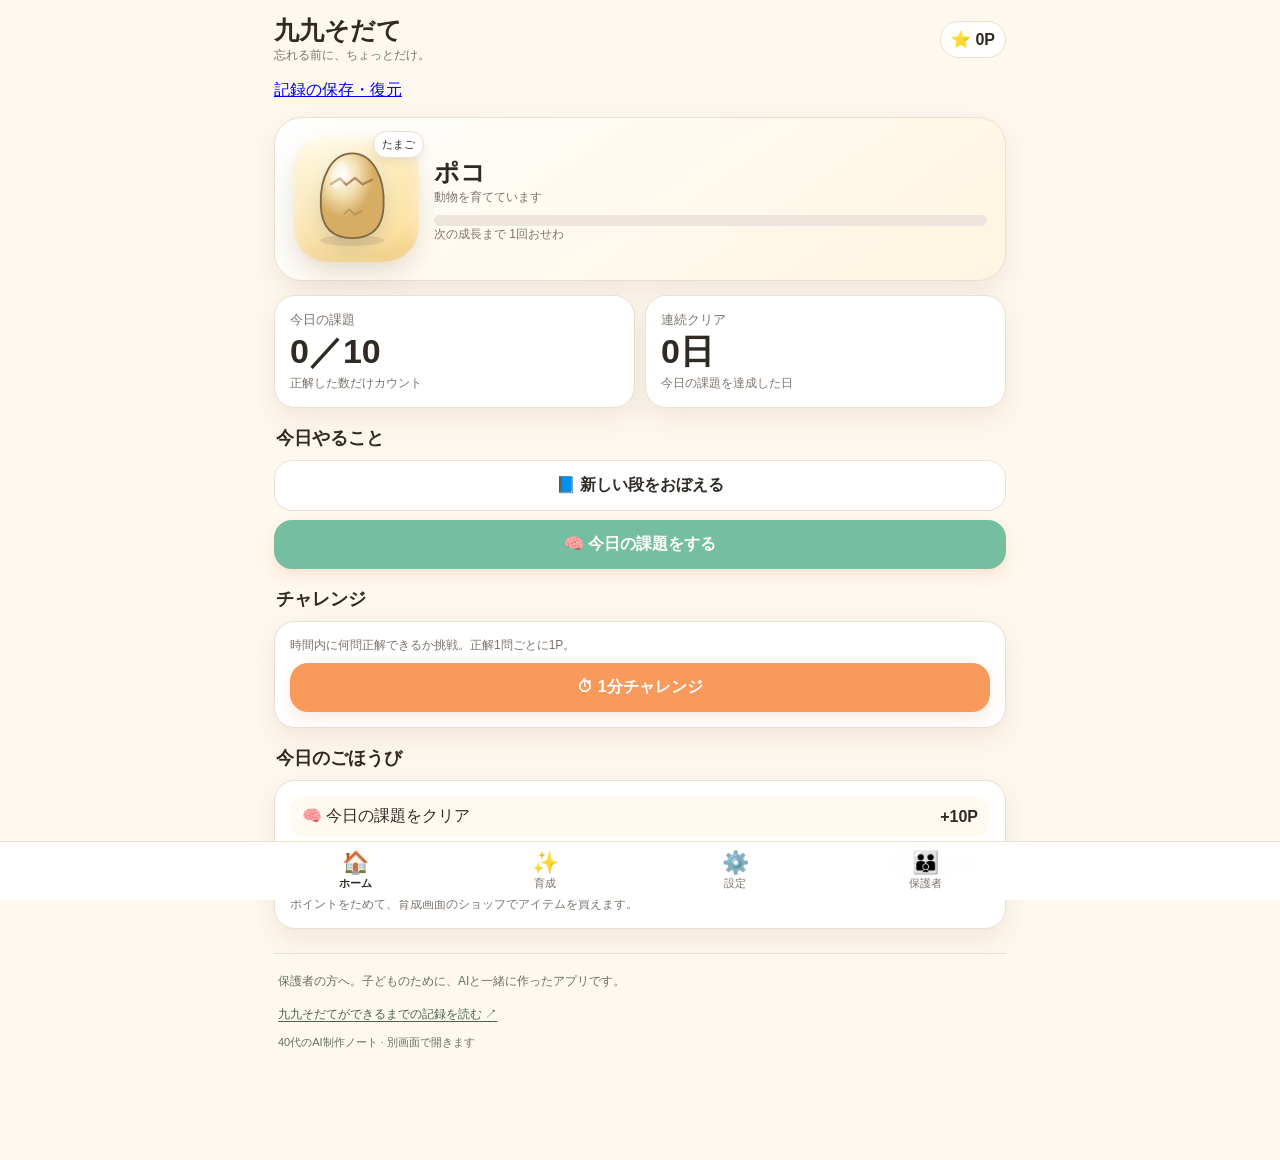
==== commit c60fae95: "Prepare old-origin in-window Kuku backup without a domain redirect" ====
--- a/index.html
+++ b/index.html
@@ -13,20 +13,21 @@
 
 
 <meta name="google-site-verification" content="HdcqxspYBm1QXcBinrWtrPvj-GFAcDOGZ2AdJdyeljo" />
-<meta name="viewport" content="width=device-width,initial-scale=1,viewport-fit=cover"><title>九九そだて</title><link rel="stylesheet" href="./style.css?v=1"><style id="contact-styles">.contact-link{display:inline-block;padding:12px 18px;border-radius:12px;background:#397458;color:#fff;font-size:14px;font-weight:700;line-height:1.6;text-decoration:none}.contact-link:focus-visible{outline:3px solid #d18c13;outline-offset:3px}.contact-link:hover{opacity:.85}</style><style id="creation-note-styles">.creation-note{margin:24px 0 8px;padding:16px 4px 4px;border-top:1px solid #dde3df;color:#647067;font-size:12px;line-height:1.9}.creation-note p{margin:0 0 4px}.creation-note a{display:inline-block;padding:6px 0;color:#456353;text-decoration:underline;text-underline-offset:3px}.creation-note a:focus-visible{outline:2px solid currentColor;outline-offset:4px}.creation-note small{display:block;font-size:11px}</style><link rel="icon" href="./favicon.ico" sizes="16x16 32x32 48x48" type="image/x-icon">
-<link rel="icon" href="./favicon-32x32.png" sizes="32x32" type="image/png">
-<link rel="icon" href="./favicon-192x192.png" sizes="192x192" type="image/png">
-<link rel="apple-touch-icon" href="./apple-touch-icon.png" sizes="180x180">
-<link rel="canonical" href="https://kuku.foremira.com/"><meta property="og:url" content="https://kuku.foremira.com/"></head><body><div class="app"><header><div><div class="brand">九九そだて</div><div class="sub">忘れる前に、ちょっとだけ。</div></div><span class="pill">🪙 <b id="coins">0</b></span></header><p><a id="record-transfer-open" href="migration.html">記録の保存・復元</a></p>
+<meta name="viewport" content="width=device-width,initial-scale=1,viewport-fit=cover"><title>九九そだて</title><link rel="stylesheet" href="./style.css?v=1"><style id="contact-styles">.contact-link{display:inline-block;padding:12px 18px;border-radius:12px;background:#397458;color:#fff;font-size:14px;font-weight:700;line-height:1.6;text-decoration:none}.contact-link:focus-visible{outline:3px solid #d18c13;outline-offset:3px}.contact-link:hover{opacity:.85}</style><style id="creation-note-styles">.creation-note{margin:24px 0 8px;padding:16px 4px 4px;border-top:1px solid #dde3df;color:#647067;font-size:12px;line-height:1.9}.creation-note p{margin:0 0 4px}.creation-note a{display:inline-block;padding:6px 0;color:#456353;text-decoration:underline;text-underline-offset:3px}.creation-note a:focus-visible{outline:2px solid currentColor;outline-offset:4px}.creation-note small{display:block;font-size:11px}</style><link rel="icon" href="/ai-blog/favicon.ico" sizes="16x16 32x32 48x48" type="image/x-icon">
+<link rel="icon" href="/ai-blog/favicon-32x32.png" sizes="32x32" type="image/png">
+<link rel="icon" href="/ai-blog/favicon-192x192.png" sizes="192x192" type="image/png">
+<link rel="apple-touch-icon" href="/ai-blog/apple-touch-icon.png" sizes="180x180">
+</head><body><div class="app"><header><div><div class="brand">九九そだて</div><div class="sub">忘れる前に、ちょっとだけ。</div></div><span class="pill">🪙 <b id="coins">0</b></span></header><p><a id="record-transfer-open" href="migration.html">記録の保存・復元</a></p>
 <dialog id="record-transfer-dialog" aria-label="九九の記録を保存・復元"><button id="record-transfer-close" type="button">アプリに戻る（記録を読み直す）</button><iframe id="record-transfer-frame" title="端末内で記録を保存・復元" allow="web-share; clipboard-write"></iframe></dialog>
 <style>#record-transfer-dialog{box-sizing:border-box;width:min(850px,100%);height:94vh;height:94dvh;max-height:100%;padding:12px;border:2px solid #397458;border-radius:12px;background:white}#record-transfer-dialog::backdrop{background:#0008}#record-transfer-close{font:inherit;padding:8px}#record-transfer-frame{display:block;border:0;width:100%;height:calc(100% - 65px)}#record-transfer-dialog.transfer-fallback{position:fixed;inset:0;margin:auto;z-index:10000}</style>
 <script src="./migration-entry.js?v=1" defer></script>
-<section id="home" class="screen active"><div class="hero"><div class="petwrap"><div class="pet"><span class="badge" id="stage">たまご</span><div id="petvis"></div></div><div class="grow"><div class="h1" id="petname">ポコ</div><div class="sub" id="petmsg"></div><div class="bar"><div id="xpbar"></div></div><div class="tiny" id="xptext"></div></div></div></div><div class="grid"><div class="card"><div class="label">今日の復習</div><div class="big"><span id="due">0</span>問</div><div class="tiny" id="nextdue"></div></div><div class="card"><div class="label">連続学習</div><div class="big"><span id="streak">0</span>日</div><div class="tiny">1日1回でOK</div></div></div><div class="section">今日やること</div><div class="stack"><button id="challengeHome" class="cta" onclick="startChallenge()">⏱ 1分チャレンジ</button><button class="cta green" onclick="openReview()">🧠 今日の復習をする</button><button class="cta white" onclick="show('learn')">📘 新しい段をおぼえる</button></div><div class="section">今日のごほうび</div><div class="card">🎁 今日の復習を全部終えると育成アイテムGET</div><aside class="creation-note" aria-label="九九そだての制作記録"><p>保護者の方へ。子どものために、AIと一緒に作ったアプリです。</p><a href="https://blog.foremira.com/article-kuku.html?utm_source=kuku-sodate&amp;utm_medium=referral&amp;utm_campaign=creation-note" target="_blank" rel="noopener noreferrer">九九そだてができるまでの記録を読む ↗</a><small>40代のAI制作ノート · 別画面で開きます</small></aside></section>
+
+<section id="home" class="screen active"><div class="hero"><div class="petwrap"><div class="pet"><span class="badge" id="stage">たまご</span><div id="petvis"></div></div><div class="grow"><div class="h1" id="petname">ポコ</div><div class="sub" id="petmsg"></div><div class="bar"><div id="xpbar"></div></div><div class="tiny" id="xptext"></div></div></div></div><div class="grid"><div class="card"><div class="label">今日の復習</div><div class="big"><span id="due">0</span>問</div><div class="tiny" id="nextdue"></div></div><div class="card"><div class="label">連続学習</div><div class="big"><span id="streak">0</span>日</div><div class="tiny">1日1回でOK</div></div></div><div class="section">今日やること</div><div class="stack"><button id="challengeHome" class="cta" onclick="startChallenge()">⏱ 1分チャレンジ</button><button class="cta green" onclick="openReview()">🧠 今日の復習をする</button><button class="cta white" onclick="show('learn')">📘 新しい段をおぼえる</button></div><div class="section">今日のごほうび</div><div class="card">🎁 今日の復習を全部終えると育成アイテムGET</div><aside class="creation-note" aria-label="九九そだての制作記録"><p>保護者の方へ。子どものために、AIと一緒に作ったアプリです。</p><a href="https://gs5824878j-cyber.github.io/ai-blog/article-kuku.html?utm_source=kuku-sodate&amp;utm_medium=referral&amp;utm_campaign=creation-note" target="_blank" rel="noopener noreferrer">九九そだてができるまでの記録を読む ↗</a><small>40代のAI制作ノート · 別画面で開きます</small></aside></section>
 <section id="learn" class="screen"><div class="section">段をえらぶ</div><div class="dan" id="dangrid"></div><div id="learnbox" style="display:none;margin-top:14px" class="qbox"><div class="tiny" id="learnlabel"></div><div class="question" id="learnq"></div><div class="ansrow"><input id="learna" class="answer" inputmode="numeric"><button class="cta" style="width:auto" onclick="submitLearn()">答える</button></div><div id="learnfb" class="feedback"></div><div class="tiny">正誤と回答速度から、次の復習日時を自動計算します。</div></div></section>
 <section id="review" class="screen"><div class="section">今日の復習 <span class="tiny" id="reviewprog"></span></div><div class="qbox"><div class="tiny" id="reviewlevel"></div><div class="question" id="reviewq"></div><div class="ansrow"><input id="reviewa" class="answer" inputmode="numeric"><button class="cta green" style="width:auto" onclick="submitReview()">答える</button></div><div id="reviewfb" class="feedback"></div><div class="tiny" id="reviewsched"></div></div></section>
 <section id="challenge" class="screen"><div class="section"><span id="challengeTitle">1分チャレンジ</span> <span class="pill">⏱ <b id="timer">1:00</b></span></div><div class="grid"><div class="card"><div class="label">正解</div><div class="big" id="score">0</div></div><div class="card"><div class="label">連続正解</div><div class="big" id="combo">0</div></div></div><div class="qbox" style="margin-top:10px"><div class="question" id="challengeq"></div><div class="ansrow"><input id="challengea" class="answer" inputmode="numeric"><button class="cta" style="width:auto" onclick="submitChallenge()">答える</button></div><div id="challengefb" class="feedback"></div><div class="tiny">間違えたときは正解を約1秒表示して、自動で次の問題へ進みます。</div></div></section>
 <section id="petroom" class="screen"><div class="hero center"><div class="pet large"><div id="petvis2"></div></div><div class="h1" id="petname2"></div><div class="sub" id="stage2"></div><div class="bar"><div id="xpbar2"></div></div><div class="tiny" id="xptext2"></div><div class="route"><b>成長タイプは育て方で変わる</b><div class="tiny">学習・遊び・ごはんのうち、一番多い育て方に分岐。</div><div class="rrow"><span>📚 学習</span><div class="meter"><div class="m-study" id="studybar"></div></div><b id="studyv">0</b></div><div class="rrow"><span>🪀 遊び</span><div class="meter"><div class="m-play" id="playbar"></div></div><b id="playv">0</b></div><div class="rrow"><span>🍙 ごはん</span><div class="meter"><div class="m-food" id="foodbar"></div></div><b id="foodv">0</b></div><div class="evolist"><div class="evo">📘<br><b>学習型</b></div><div class="evo">⚡<br><b>元気型</b></div><div class="evo">🌱<br><b>のんびり型</b></div></div></div></div><div class="section">アイテム</div><div class="inventory" id="inventory"></div><div class="section">成長ログ</div><div class="list" id="log"></div></section>
 <section id="settings" class="screen"><div class="section">設定</div><div class="card setting-card"><b>チャレンジ時間</b><div class="sub">1分・3分・5分から選べます。</div><div class="seg"><button data-min="1" onclick="setChallengeMin(1)">1分</button><button data-min="3" onclick="setChallengeMin(3)">3分</button><button data-min="5" onclick="setChallengeMin(5)">5分</button></div><div id="challengeSettingText" class="tiny"></div></div><div class="section">育てる種類</div><div class="card setting-card"><div class="sub">途中で変更できます。成長XPや学習記録はそのまま残ります。</div><div class="seg species"><button data-species="human" onclick="setSpecies('human')"><span>🧒</span>人間</button><button data-species="dino" onclick="setSpecies('dino')"><span>🦖</span>恐竜</button><button data-species="animal" onclick="setSpecies('animal')"><span>🐾</span>動物</button></div><div id="speciesSettingText" class="tiny"></div></div><div class="section">ご意見・お問い合わせ</div><div class="card setting-card"><p class="sub">保護者の方へ：不具合や改善アイデア、ご感想をお寄せください。</p><a class="contact-link" href="https://docs.google.com/forms/d/e/1FAIpQLSf0Iv0dOegyQAnIxLcuyeu3c1aMRFCFrOMFEh8mYjRaNg8epw/viewform" target="_blank" rel="noopener noreferrer">お問い合わせ・ご感想 ↗</a><p class="tiny">Googleフォームが別画面で開きます。お名前・メールアドレスは任意です。</p></div></section>
-<section id="parent" class="screen"><div class="section">保護者レポート</div><div class="grid"><div class="card center"><div class="label">出題された九九</div><div class="big" id="challengePlayed">0</div><div class="tiny">/81問</div></div><div class="card center"><div class="label">チャレンジ正答率</div><div class="big" id="challengeAccuracy">—</div><div class="tiny"><span id="challengeAttempts">0</span>回答</div></div></div><div class="section">チャレンジ正答率 苦手マップ</div><div class="card"><div class="note"><b>このマップは「チャレンジ中の正答率」だけを集計しています。</b><div class="tiny">通常学習・復習の結果は含みません。赤ほどチャレンジで間違えやすい九九です。</div></div><div class="heatwrap" style="margin-top:12px"><div class="heat" id="heat"></div></div><div class="legend"><span><i class="dot none"></i>未出題</span><span><i class="dot weak"></i>0〜59%</span><span><i class="dot mid"></i>60〜79%</span><span><i class="dot good"></i>80〜89%</span><span><i class="dot master"></i>90〜100%</span></div></div><div class="section">チャレンジで苦手な問題</div><div class="list" id="weaklist"></div><aside class="creation-note" aria-label="九九そだての制作記録"><p>保護者の方へ。子どものために、AIと一緒に作ったアプリです。</p><a href="https://blog.foremira.com/article-kuku.html?utm_source=kuku-sodate&amp;utm_medium=referral&amp;utm_campaign=creation-note" target="_blank" rel="noopener noreferrer">九九そだてができるまでの記録を読む ↗</a><small>40代のAI制作ノート · 別画面で開きます</small></aside></section>
-</div><nav class="tabs"><div class="tabsin"><button class="tab active" data-s="home" onclick="show('home')"><span>🏠</span>ホーム</button><button class="tab" data-s="petroom" onclick="show('petroom')"><span>✨</span>育成</button><button class="tab" data-s="settings" onclick="show('settings')"><span>⚙️</span>設定</button><button class="tab" data-s="parent" onclick="show('parent')"><span>👪</span>保護者</button></div></nav><div class="modal" id="modal"><div class="modalbox"><div class="modalemoji" id="me"></div><div class="h1" id="mt"></div><div class="sub" id="mx"></div><br><button class="cta" onclick="closeModal()">OK</button></div></div><script src="./app.js?v=1"></script><p class="foremira-brand" style="text-align:center;font-size:12px;padding-bottom:80px">by FOREMIRA</p></body></html>
+<section id="parent" class="screen"><div class="section">保護者レポート</div><div class="grid"><div class="card center"><div class="label">出題された九九</div><div class="big" id="challengePlayed">0</div><div class="tiny">/81問</div></div><div class="card center"><div class="label">チャレンジ正答率</div><div class="big" id="challengeAccuracy">—</div><div class="tiny"><span id="challengeAttempts">0</span>回答</div></div></div><div class="section">チャレンジ正答率 苦手マップ</div><div class="card"><div class="note"><b>このマップは「チャレンジ中の正答率」だけを集計しています。</b><div class="tiny">通常学習・復習の結果は含みません。赤ほどチャレンジで間違えやすい九九です。</div></div><div class="heatwrap" style="margin-top:12px"><div class="heat" id="heat"></div></div><div class="legend"><span><i class="dot none"></i>未出題</span><span><i class="dot weak"></i>0〜59%</span><span><i class="dot mid"></i>60〜79%</span><span><i class="dot good"></i>80〜89%</span><span><i class="dot master"></i>90〜100%</span></div></div><div class="section">チャレンジで苦手な問題</div><div class="list" id="weaklist"></div><aside class="creation-note" aria-label="九九そだての制作記録"><p>保護者の方へ。子どものために、AIと一緒に作ったアプリです。</p><a href="https://gs5824878j-cyber.github.io/ai-blog/article-kuku.html?utm_source=kuku-sodate&amp;utm_medium=referral&amp;utm_campaign=creation-note" target="_blank" rel="noopener noreferrer">九九そだてができるまでの記録を読む ↗</a><small>40代のAI制作ノート · 別画面で開きます</small></aside></section>
+</div><nav class="tabs"><div class="tabsin"><button class="tab active" data-s="home" onclick="show('home')"><span>🏠</span>ホーム</button><button class="tab" data-s="petroom" onclick="show('petroom')"><span>✨</span>育成</button><button class="tab" data-s="settings" onclick="show('settings')"><span>⚙️</span>設定</button><button class="tab" data-s="parent" onclick="show('parent')"><span>👪</span>保護者</button></div></nav><div class="modal" id="modal"><div class="modalbox"><div class="modalemoji" id="me"></div><div class="h1" id="mt"></div><div class="sub" id="mx"></div><br><button class="cta" onclick="closeModal()">OK</button></div></div><script src="./app.js?v=1"></script></body></html>
 
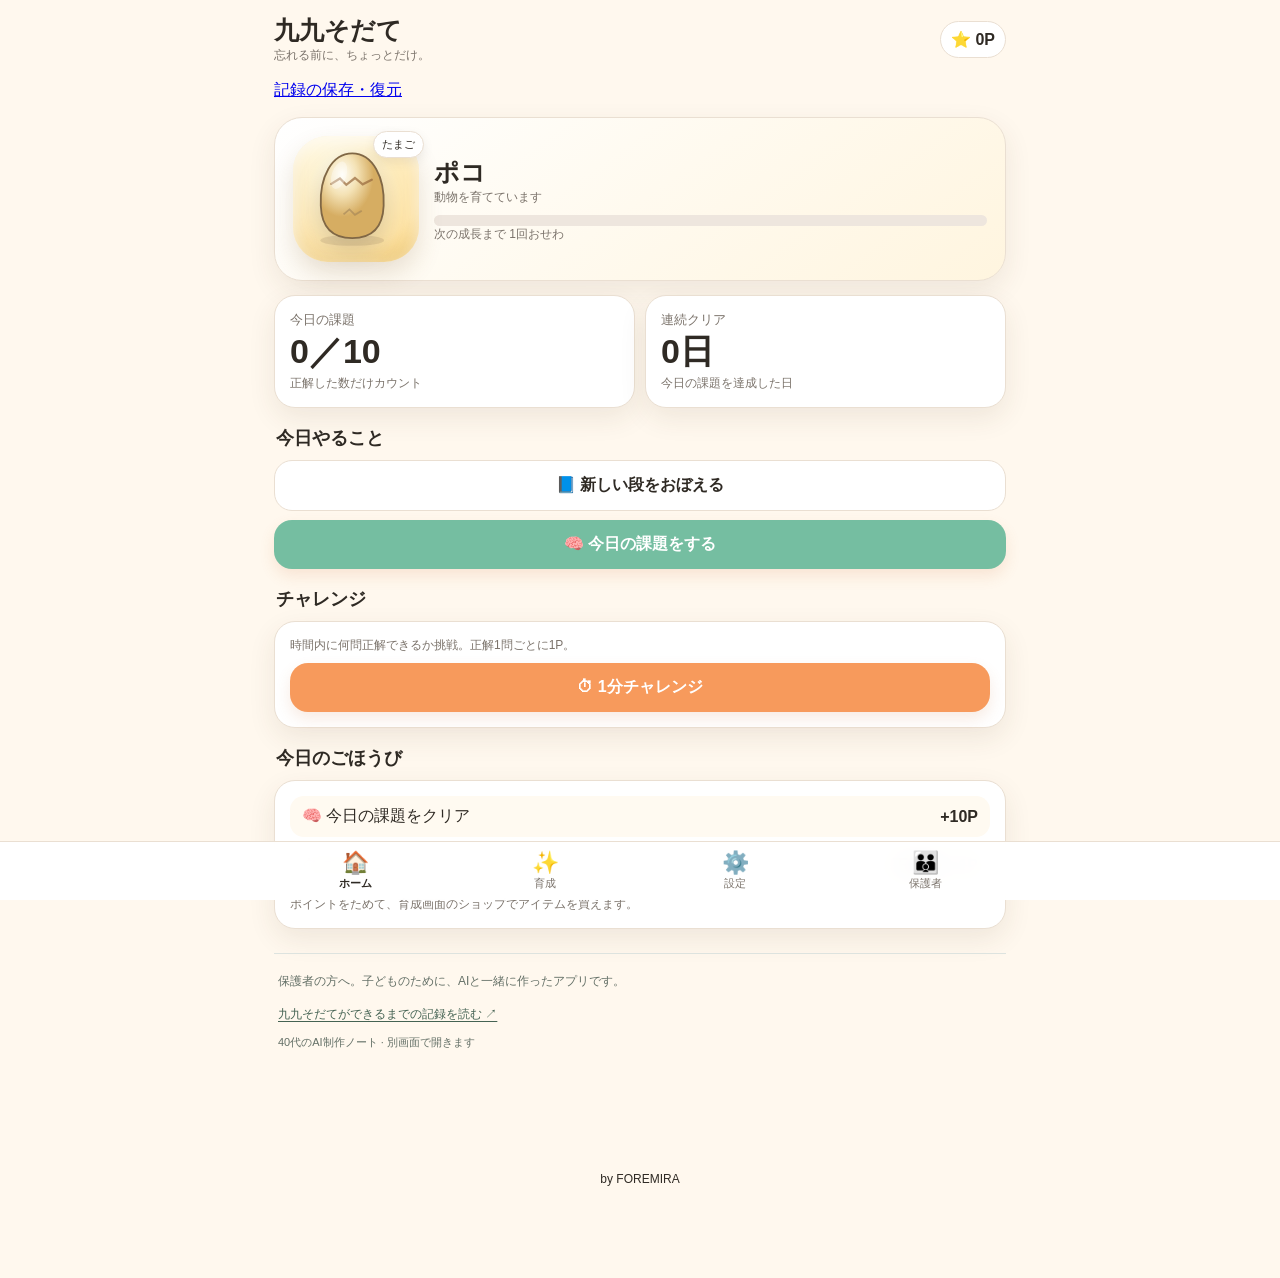
==== commit 7f4fd07f: "Merge 172ff01a89ee89bc56feec79050bf6f1938d2f89 into 773ff8630cea03fdd1dab764d5471967971d996d" ====
--- a/index.html
+++ b/index.html
@@ -13,21 +13,20 @@
 
 
 <meta name="google-site-verification" content="HdcqxspYBm1QXcBinrWtrPvj-GFAcDOGZ2AdJdyeljo" />
-<meta name="viewport" content="width=device-width,initial-scale=1,viewport-fit=cover"><title>九九そだて</title><link rel="stylesheet" href="./style.css?v=1"><style id="contact-styles">.contact-link{display:inline-block;padding:12px 18px;border-radius:12px;background:#397458;color:#fff;font-size:14px;font-weight:700;line-height:1.6;text-decoration:none}.contact-link:focus-visible{outline:3px solid #d18c13;outline-offset:3px}.contact-link:hover{opacity:.85}</style><style id="creation-note-styles">.creation-note{margin:24px 0 8px;padding:16px 4px 4px;border-top:1px solid #dde3df;color:#647067;font-size:12px;line-height:1.9}.creation-note p{margin:0 0 4px}.creation-note a{display:inline-block;padding:6px 0;color:#456353;text-decoration:underline;text-underline-offset:3px}.creation-note a:focus-visible{outline:2px solid currentColor;outline-offset:4px}.creation-note small{display:block;font-size:11px}</style><link rel="icon" href="/ai-blog/favicon.ico" sizes="16x16 32x32 48x48" type="image/x-icon">
-<link rel="icon" href="/ai-blog/favicon-32x32.png" sizes="32x32" type="image/png">
-<link rel="icon" href="/ai-blog/favicon-192x192.png" sizes="192x192" type="image/png">
-<link rel="apple-touch-icon" href="/ai-blog/apple-touch-icon.png" sizes="180x180">
-</head><body><div class="app"><header><div><div class="brand">九九そだて</div><div class="sub">忘れる前に、ちょっとだけ。</div></div><span class="pill">🪙 <b id="coins">0</b></span></header><p><a id="record-transfer-open" href="migration.html">記録の保存・復元</a></p>
+<meta name="viewport" content="width=device-width,initial-scale=1,viewport-fit=cover"><title>九九そだて</title><link rel="stylesheet" href="./style.css?v=1"><style id="contact-styles">.contact-link{display:inline-block;padding:12px 18px;border-radius:12px;background:#397458;color:#fff;font-size:14px;font-weight:700;line-height:1.6;text-decoration:none}.contact-link:focus-visible{outline:3px solid #d18c13;outline-offset:3px}.contact-link:hover{opacity:.85}</style><style id="creation-note-styles">.creation-note{margin:24px 0 8px;padding:16px 4px 4px;border-top:1px solid #dde3df;color:#647067;font-size:12px;line-height:1.9}.creation-note p{margin:0 0 4px}.creation-note a{display:inline-block;padding:6px 0;color:#456353;text-decoration:underline;text-underline-offset:3px}.creation-note a:focus-visible{outline:2px solid currentColor;outline-offset:4px}.creation-note small{display:block;font-size:11px}</style><link rel="icon" href="./favicon.ico" sizes="16x16 32x32 48x48" type="image/x-icon">
+<link rel="icon" href="./favicon-32x32.png" sizes="32x32" type="image/png">
+<link rel="icon" href="./favicon-192x192.png" sizes="192x192" type="image/png">
+<link rel="apple-touch-icon" href="./apple-touch-icon.png" sizes="180x180">
+<link rel="canonical" href="https://kuku.foremira.com/"><meta property="og:url" content="https://kuku.foremira.com/"></head><body><div class="app"><header><div><div class="brand">九九そだて</div><div class="sub">忘れる前に、ちょっとだけ。</div></div><span class="pill">🪙 <b id="coins">0</b></span></header><p><a id="record-transfer-open" href="migration.html">記録の保存・復元</a></p>
 <dialog id="record-transfer-dialog" aria-label="九九の記録を保存・復元"><button id="record-transfer-close" type="button">アプリに戻る（記録を読み直す）</button><iframe id="record-transfer-frame" title="端末内で記録を保存・復元" allow="web-share; clipboard-write"></iframe></dialog>
 <style>#record-transfer-dialog{box-sizing:border-box;width:min(850px,100%);height:94vh;height:94dvh;max-height:100%;padding:12px;border:2px solid #397458;border-radius:12px;background:white}#record-transfer-dialog::backdrop{background:#0008}#record-transfer-close{font:inherit;padding:8px}#record-transfer-frame{display:block;border:0;width:100%;height:calc(100% - 65px)}#record-transfer-dialog.transfer-fallback{position:fixed;inset:0;margin:auto;z-index:10000}</style>
 <script src="./migration-entry.js?v=1" defer></script>
-
-<section id="home" class="screen active"><div class="hero"><div class="petwrap"><div class="pet"><span class="badge" id="stage">たまご</span><div id="petvis"></div></div><div class="grow"><div class="h1" id="petname">ポコ</div><div class="sub" id="petmsg"></div><div class="bar"><div id="xpbar"></div></div><div class="tiny" id="xptext"></div></div></div></div><div class="grid"><div class="card"><div class="label">今日の復習</div><div class="big"><span id="due">0</span>問</div><div class="tiny" id="nextdue"></div></div><div class="card"><div class="label">連続学習</div><div class="big"><span id="streak">0</span>日</div><div class="tiny">1日1回でOK</div></div></div><div class="section">今日やること</div><div class="stack"><button id="challengeHome" class="cta" onclick="startChallenge()">⏱ 1分チャレンジ</button><button class="cta green" onclick="openReview()">🧠 今日の復習をする</button><button class="cta white" onclick="show('learn')">📘 新しい段をおぼえる</button></div><div class="section">今日のごほうび</div><div class="card">🎁 今日の復習を全部終えると育成アイテムGET</div><aside class="creation-note" aria-label="九九そだての制作記録"><p>保護者の方へ。子どものために、AIと一緒に作ったアプリです。</p><a href="https://gs5824878j-cyber.github.io/ai-blog/article-kuku.html?utm_source=kuku-sodate&amp;utm_medium=referral&amp;utm_campaign=creation-note" target="_blank" rel="noopener noreferrer">九九そだてができるまでの記録を読む ↗</a><small>40代のAI制作ノート · 別画面で開きます</small></aside></section>
+<section id="home" class="screen active"><div class="hero"><div class="petwrap"><div class="pet"><span class="badge" id="stage">たまご</span><div id="petvis"></div></div><div class="grow"><div class="h1" id="petname">ポコ</div><div class="sub" id="petmsg"></div><div class="bar"><div id="xpbar"></div></div><div class="tiny" id="xptext"></div></div></div></div><div class="grid"><div class="card"><div class="label">今日の復習</div><div class="big"><span id="due">0</span>問</div><div class="tiny" id="nextdue"></div></div><div class="card"><div class="label">連続学習</div><div class="big"><span id="streak">0</span>日</div><div class="tiny">1日1回でOK</div></div></div><div class="section">今日やること</div><div class="stack"><button id="challengeHome" class="cta" onclick="startChallenge()">⏱ 1分チャレンジ</button><button class="cta green" onclick="openReview()">🧠 今日の復習をする</button><button class="cta white" onclick="show('learn')">📘 新しい段をおぼえる</button></div><div class="section">今日のごほうび</div><div class="card">🎁 今日の復習を全部終えると育成アイテムGET</div><aside class="creation-note" aria-label="九九そだての制作記録"><p>保護者の方へ。子どものために、AIと一緒に作ったアプリです。</p><a href="https://blog.foremira.com/article-kuku.html?utm_source=kuku-sodate&amp;utm_medium=referral&amp;utm_campaign=creation-note" target="_blank" rel="noopener noreferrer">九九そだてができるまでの記録を読む ↗</a><small>40代のAI制作ノート · 別画面で開きます</small></aside></section>
 <section id="learn" class="screen"><div class="section">段をえらぶ</div><div class="dan" id="dangrid"></div><div id="learnbox" style="display:none;margin-top:14px" class="qbox"><div class="tiny" id="learnlabel"></div><div class="question" id="learnq"></div><div class="ansrow"><input id="learna" class="answer" inputmode="numeric"><button class="cta" style="width:auto" onclick="submitLearn()">答える</button></div><div id="learnfb" class="feedback"></div><div class="tiny">正誤と回答速度から、次の復習日時を自動計算します。</div></div></section>
 <section id="review" class="screen"><div class="section">今日の復習 <span class="tiny" id="reviewprog"></span></div><div class="qbox"><div class="tiny" id="reviewlevel"></div><div class="question" id="reviewq"></div><div class="ansrow"><input id="reviewa" class="answer" inputmode="numeric"><button class="cta green" style="width:auto" onclick="submitReview()">答える</button></div><div id="reviewfb" class="feedback"></div><div class="tiny" id="reviewsched"></div></div></section>
 <section id="challenge" class="screen"><div class="section"><span id="challengeTitle">1分チャレンジ</span> <span class="pill">⏱ <b id="timer">1:00</b></span></div><div class="grid"><div class="card"><div class="label">正解</div><div class="big" id="score">0</div></div><div class="card"><div class="label">連続正解</div><div class="big" id="combo">0</div></div></div><div class="qbox" style="margin-top:10px"><div class="question" id="challengeq"></div><div class="ansrow"><input id="challengea" class="answer" inputmode="numeric"><button class="cta" style="width:auto" onclick="submitChallenge()">答える</button></div><div id="challengefb" class="feedback"></div><div class="tiny">間違えたときは正解を約1秒表示して、自動で次の問題へ進みます。</div></div></section>
 <section id="petroom" class="screen"><div class="hero center"><div class="pet large"><div id="petvis2"></div></div><div class="h1" id="petname2"></div><div class="sub" id="stage2"></div><div class="bar"><div id="xpbar2"></div></div><div class="tiny" id="xptext2"></div><div class="route"><b>成長タイプは育て方で変わる</b><div class="tiny">学習・遊び・ごはんのうち、一番多い育て方に分岐。</div><div class="rrow"><span>📚 学習</span><div class="meter"><div class="m-study" id="studybar"></div></div><b id="studyv">0</b></div><div class="rrow"><span>🪀 遊び</span><div class="meter"><div class="m-play" id="playbar"></div></div><b id="playv">0</b></div><div class="rrow"><span>🍙 ごはん</span><div class="meter"><div class="m-food" id="foodbar"></div></div><b id="foodv">0</b></div><div class="evolist"><div class="evo">📘<br><b>学習型</b></div><div class="evo">⚡<br><b>元気型</b></div><div class="evo">🌱<br><b>のんびり型</b></div></div></div></div><div class="section">アイテム</div><div class="inventory" id="inventory"></div><div class="section">成長ログ</div><div class="list" id="log"></div></section>
 <section id="settings" class="screen"><div class="section">設定</div><div class="card setting-card"><b>チャレンジ時間</b><div class="sub">1分・3分・5分から選べます。</div><div class="seg"><button data-min="1" onclick="setChallengeMin(1)">1分</button><button data-min="3" onclick="setChallengeMin(3)">3分</button><button data-min="5" onclick="setChallengeMin(5)">5分</button></div><div id="challengeSettingText" class="tiny"></div></div><div class="section">育てる種類</div><div class="card setting-card"><div class="sub">途中で変更できます。成長XPや学習記録はそのまま残ります。</div><div class="seg species"><button data-species="human" onclick="setSpecies('human')"><span>🧒</span>人間</button><button data-species="dino" onclick="setSpecies('dino')"><span>🦖</span>恐竜</button><button data-species="animal" onclick="setSpecies('animal')"><span>🐾</span>動物</button></div><div id="speciesSettingText" class="tiny"></div></div><div class="section">ご意見・お問い合わせ</div><div class="card setting-card"><p class="sub">保護者の方へ：不具合や改善アイデア、ご感想をお寄せください。</p><a class="contact-link" href="https://docs.google.com/forms/d/e/1FAIpQLSf0Iv0dOegyQAnIxLcuyeu3c1aMRFCFrOMFEh8mYjRaNg8epw/viewform" target="_blank" rel="noopener noreferrer">お問い合わせ・ご感想 ↗</a><p class="tiny">Googleフォームが別画面で開きます。お名前・メールアドレスは任意です。</p></div></section>
-<section id="parent" class="screen"><div class="section">保護者レポート</div><div class="grid"><div class="card center"><div class="label">出題された九九</div><div class="big" id="challengePlayed">0</div><div class="tiny">/81問</div></div><div class="card center"><div class="label">チャレンジ正答率</div><div class="big" id="challengeAccuracy">—</div><div class="tiny"><span id="challengeAttempts">0</span>回答</div></div></div><div class="section">チャレンジ正答率 苦手マップ</div><div class="card"><div class="note"><b>このマップは「チャレンジ中の正答率」だけを集計しています。</b><div class="tiny">通常学習・復習の結果は含みません。赤ほどチャレンジで間違えやすい九九です。</div></div><div class="heatwrap" style="margin-top:12px"><div class="heat" id="heat"></div></div><div class="legend"><span><i class="dot none"></i>未出題</span><span><i class="dot weak"></i>0〜59%</span><span><i class="dot mid"></i>60〜79%</span><span><i class="dot good"></i>80〜89%</span><span><i class="dot master"></i>90〜100%</span></div></div><div class="section">チャレンジで苦手な問題</div><div class="list" id="weaklist"></div><aside class="creation-note" aria-label="九九そだての制作記録"><p>保護者の方へ。子どものために、AIと一緒に作ったアプリです。</p><a href="https://gs5824878j-cyber.github.io/ai-blog/article-kuku.html?utm_source=kuku-sodate&amp;utm_medium=referral&amp;utm_campaign=creation-note" target="_blank" rel="noopener noreferrer">九九そだてができるまでの記録を読む ↗</a><small>40代のAI制作ノート · 別画面で開きます</small></aside></section>
-</div><nav class="tabs"><div class="tabsin"><button class="tab active" data-s="home" onclick="show('home')"><span>🏠</span>ホーム</button><button class="tab" data-s="petroom" onclick="show('petroom')"><span>✨</span>育成</button><button class="tab" data-s="settings" onclick="show('settings')"><span>⚙️</span>設定</button><button class="tab" data-s="parent" onclick="show('parent')"><span>👪</span>保護者</button></div></nav><div class="modal" id="modal"><div class="modalbox"><div class="modalemoji" id="me"></div><div class="h1" id="mt"></div><div class="sub" id="mx"></div><br><button class="cta" onclick="closeModal()">OK</button></div></div><script src="./app.js?v=1"></script></body></html>
+<section id="parent" class="screen"><div class="section">保護者レポート</div><div class="grid"><div class="card center"><div class="label">出題された九九</div><div class="big" id="challengePlayed">0</div><div class="tiny">/81問</div></div><div class="card center"><div class="label">チャレンジ正答率</div><div class="big" id="challengeAccuracy">—</div><div class="tiny"><span id="challengeAttempts">0</span>回答</div></div></div><div class="section">チャレンジ正答率 苦手マップ</div><div class="card"><div class="note"><b>このマップは「チャレンジ中の正答率」だけを集計しています。</b><div class="tiny">通常学習・復習の結果は含みません。赤ほどチャレンジで間違えやすい九九です。</div></div><div class="heatwrap" style="margin-top:12px"><div class="heat" id="heat"></div></div><div class="legend"><span><i class="dot none"></i>未出題</span><span><i class="dot weak"></i>0〜59%</span><span><i class="dot mid"></i>60〜79%</span><span><i class="dot good"></i>80〜89%</span><span><i class="dot master"></i>90〜100%</span></div></div><div class="section">チャレンジで苦手な問題</div><div class="list" id="weaklist"></div><aside class="creation-note" aria-label="九九そだての制作記録"><p>保護者の方へ。子どものために、AIと一緒に作ったアプリです。</p><a href="https://blog.foremira.com/article-kuku.html?utm_source=kuku-sodate&amp;utm_medium=referral&amp;utm_campaign=creation-note" target="_blank" rel="noopener noreferrer">九九そだてができるまでの記録を読む ↗</a><small>40代のAI制作ノート · 別画面で開きます</small></aside></section>
+</div><nav class="tabs"><div class="tabsin"><button class="tab active" data-s="home" onclick="show('home')"><span>🏠</span>ホーム</button><button class="tab" data-s="petroom" onclick="show('petroom')"><span>✨</span>育成</button><button class="tab" data-s="settings" onclick="show('settings')"><span>⚙️</span>設定</button><button class="tab" data-s="parent" onclick="show('parent')"><span>👪</span>保護者</button></div></nav><div class="modal" id="modal"><div class="modalbox"><div class="modalemoji" id="me"></div><div class="h1" id="mt"></div><div class="sub" id="mx"></div><br><button class="cta" onclick="closeModal()">OK</button></div></div><script src="./app.js?v=1"></script><p class="foremira-brand" style="text-align:center;font-size:12px;padding-bottom:80px">by FOREMIRA</p></body></html>
 
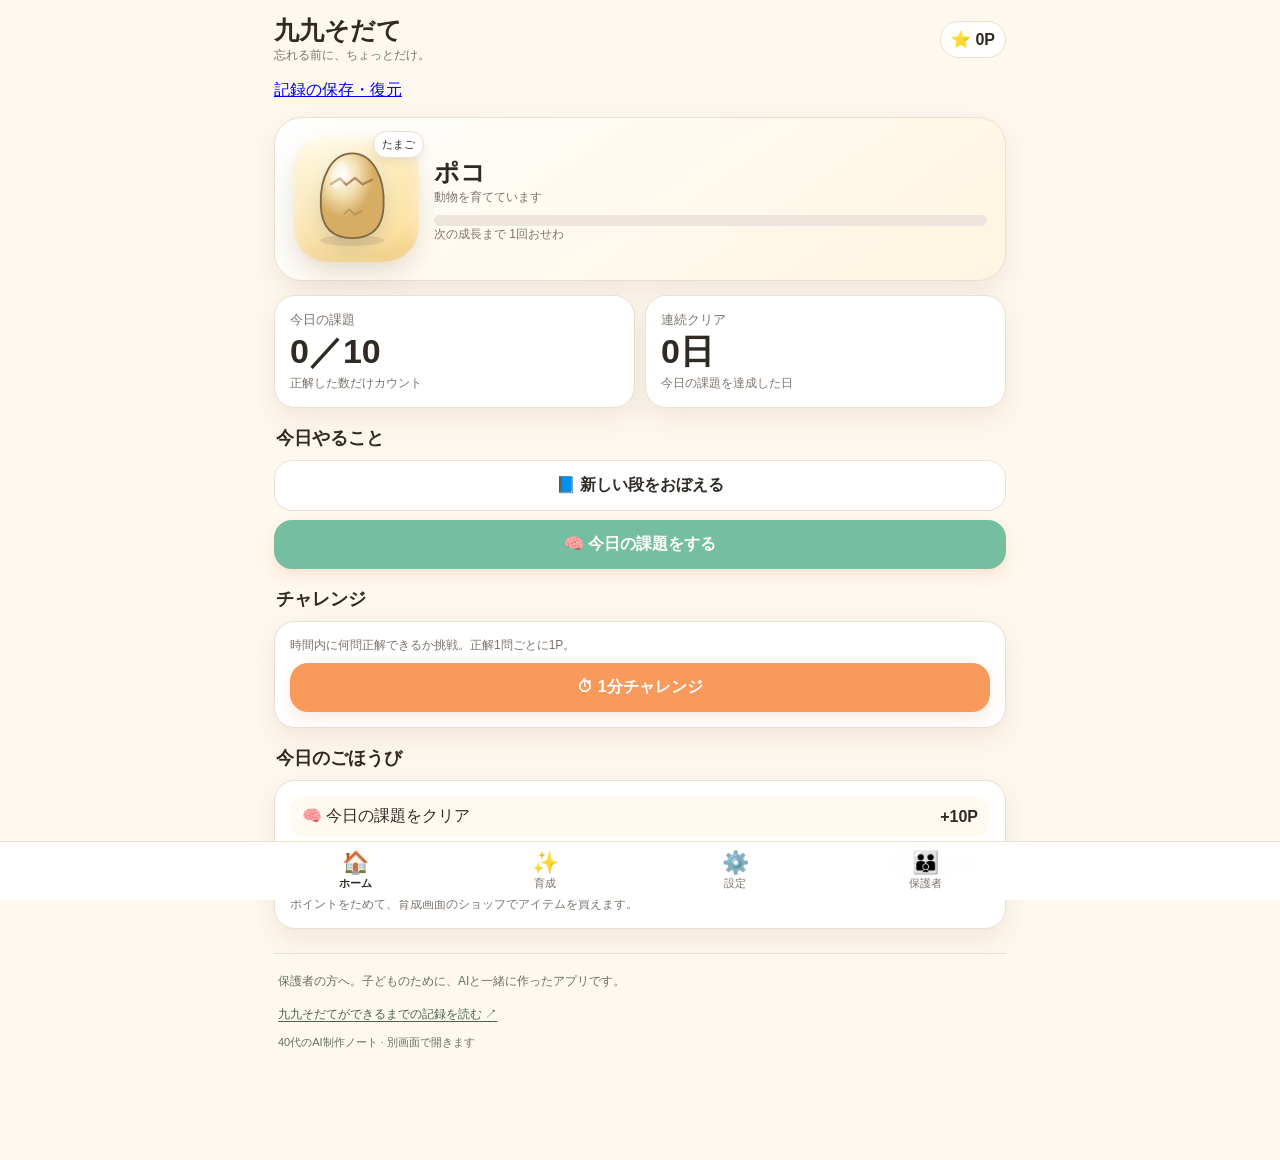
==== commit 1cc982e9: "Merge pull request #1 from gs5824878j-cyber/prepare/kuku-old-entry 旧URLを残して九九の画面内に記録保存導線を追加" ====
--- a/index.html
+++ b/index.html
@@ -13,20 +13,21 @@
 
 
 <meta name="google-site-verification" content="HdcqxspYBm1QXcBinrWtrPvj-GFAcDOGZ2AdJdyeljo" />
-<meta name="viewport" content="width=device-width,initial-scale=1,viewport-fit=cover"><title>九九そだて</title><link rel="stylesheet" href="./style.css?v=1"><style id="contact-styles">.contact-link{display:inline-block;padding:12px 18px;border-radius:12px;background:#397458;color:#fff;font-size:14px;font-weight:700;line-height:1.6;text-decoration:none}.contact-link:focus-visible{outline:3px solid #d18c13;outline-offset:3px}.contact-link:hover{opacity:.85}</style><style id="creation-note-styles">.creation-note{margin:24px 0 8px;padding:16px 4px 4px;border-top:1px solid #dde3df;color:#647067;font-size:12px;line-height:1.9}.creation-note p{margin:0 0 4px}.creation-note a{display:inline-block;padding:6px 0;color:#456353;text-decoration:underline;text-underline-offset:3px}.creation-note a:focus-visible{outline:2px solid currentColor;outline-offset:4px}.creation-note small{display:block;font-size:11px}</style><link rel="icon" href="./favicon.ico" sizes="16x16 32x32 48x48" type="image/x-icon">
-<link rel="icon" href="./favicon-32x32.png" sizes="32x32" type="image/png">
-<link rel="icon" href="./favicon-192x192.png" sizes="192x192" type="image/png">
-<link rel="apple-touch-icon" href="./apple-touch-icon.png" sizes="180x180">
-<link rel="canonical" href="https://kuku.foremira.com/"><meta property="og:url" content="https://kuku.foremira.com/"></head><body><div class="app"><header><div><div class="brand">九九そだて</div><div class="sub">忘れる前に、ちょっとだけ。</div></div><span class="pill">🪙 <b id="coins">0</b></span></header><p><a id="record-transfer-open" href="migration.html">記録の保存・復元</a></p>
+<meta name="viewport" content="width=device-width,initial-scale=1,viewport-fit=cover"><title>九九そだて</title><link rel="stylesheet" href="./style.css?v=1"><style id="contact-styles">.contact-link{display:inline-block;padding:12px 18px;border-radius:12px;background:#397458;color:#fff;font-size:14px;font-weight:700;line-height:1.6;text-decoration:none}.contact-link:focus-visible{outline:3px solid #d18c13;outline-offset:3px}.contact-link:hover{opacity:.85}</style><style id="creation-note-styles">.creation-note{margin:24px 0 8px;padding:16px 4px 4px;border-top:1px solid #dde3df;color:#647067;font-size:12px;line-height:1.9}.creation-note p{margin:0 0 4px}.creation-note a{display:inline-block;padding:6px 0;color:#456353;text-decoration:underline;text-underline-offset:3px}.creation-note a:focus-visible{outline:2px solid currentColor;outline-offset:4px}.creation-note small{display:block;font-size:11px}</style><link rel="icon" href="/ai-blog/favicon.ico" sizes="16x16 32x32 48x48" type="image/x-icon">
+<link rel="icon" href="/ai-blog/favicon-32x32.png" sizes="32x32" type="image/png">
+<link rel="icon" href="/ai-blog/favicon-192x192.png" sizes="192x192" type="image/png">
+<link rel="apple-touch-icon" href="/ai-blog/apple-touch-icon.png" sizes="180x180">
+</head><body><div class="app"><header><div><div class="brand">九九そだて</div><div class="sub">忘れる前に、ちょっとだけ。</div></div><span class="pill">🪙 <b id="coins">0</b></span></header><p><a id="record-transfer-open" href="migration.html">記録の保存・復元</a></p>
 <dialog id="record-transfer-dialog" aria-label="九九の記録を保存・復元"><button id="record-transfer-close" type="button">アプリに戻る（記録を読み直す）</button><iframe id="record-transfer-frame" title="端末内で記録を保存・復元" allow="web-share; clipboard-write"></iframe></dialog>
 <style>#record-transfer-dialog{box-sizing:border-box;width:min(850px,100%);height:94vh;height:94dvh;max-height:100%;padding:12px;border:2px solid #397458;border-radius:12px;background:white}#record-transfer-dialog::backdrop{background:#0008}#record-transfer-close{font:inherit;padding:8px}#record-transfer-frame{display:block;border:0;width:100%;height:calc(100% - 65px)}#record-transfer-dialog.transfer-fallback{position:fixed;inset:0;margin:auto;z-index:10000}</style>
 <script src="./migration-entry.js?v=1" defer></script>
-<section id="home" class="screen active"><div class="hero"><div class="petwrap"><div class="pet"><span class="badge" id="stage">たまご</span><div id="petvis"></div></div><div class="grow"><div class="h1" id="petname">ポコ</div><div class="sub" id="petmsg"></div><div class="bar"><div id="xpbar"></div></div><div class="tiny" id="xptext"></div></div></div></div><div class="grid"><div class="card"><div class="label">今日の復習</div><div class="big"><span id="due">0</span>問</div><div class="tiny" id="nextdue"></div></div><div class="card"><div class="label">連続学習</div><div class="big"><span id="streak">0</span>日</div><div class="tiny">1日1回でOK</div></div></div><div class="section">今日やること</div><div class="stack"><button id="challengeHome" class="cta" onclick="startChallenge()">⏱ 1分チャレンジ</button><button class="cta green" onclick="openReview()">🧠 今日の復習をする</button><button class="cta white" onclick="show('learn')">📘 新しい段をおぼえる</button></div><div class="section">今日のごほうび</div><div class="card">🎁 今日の復習を全部終えると育成アイテムGET</div><aside class="creation-note" aria-label="九九そだての制作記録"><p>保護者の方へ。子どものために、AIと一緒に作ったアプリです。</p><a href="https://blog.foremira.com/article-kuku.html?utm_source=kuku-sodate&amp;utm_medium=referral&amp;utm_campaign=creation-note" target="_blank" rel="noopener noreferrer">九九そだてができるまでの記録を読む ↗</a><small>40代のAI制作ノート · 別画面で開きます</small></aside></section>
+
+<section id="home" class="screen active"><div class="hero"><div class="petwrap"><div class="pet"><span class="badge" id="stage">たまご</span><div id="petvis"></div></div><div class="grow"><div class="h1" id="petname">ポコ</div><div class="sub" id="petmsg"></div><div class="bar"><div id="xpbar"></div></div><div class="tiny" id="xptext"></div></div></div></div><div class="grid"><div class="card"><div class="label">今日の復習</div><div class="big"><span id="due">0</span>問</div><div class="tiny" id="nextdue"></div></div><div class="card"><div class="label">連続学習</div><div class="big"><span id="streak">0</span>日</div><div class="tiny">1日1回でOK</div></div></div><div class="section">今日やること</div><div class="stack"><button id="challengeHome" class="cta" onclick="startChallenge()">⏱ 1分チャレンジ</button><button class="cta green" onclick="openReview()">🧠 今日の復習をする</button><button class="cta white" onclick="show('learn')">📘 新しい段をおぼえる</button></div><div class="section">今日のごほうび</div><div class="card">🎁 今日の復習を全部終えると育成アイテムGET</div><aside class="creation-note" aria-label="九九そだての制作記録"><p>保護者の方へ。子どものために、AIと一緒に作ったアプリです。</p><a href="https://gs5824878j-cyber.github.io/ai-blog/article-kuku.html?utm_source=kuku-sodate&amp;utm_medium=referral&amp;utm_campaign=creation-note" target="_blank" rel="noopener noreferrer">九九そだてができるまでの記録を読む ↗</a><small>40代のAI制作ノート · 別画面で開きます</small></aside></section>
 <section id="learn" class="screen"><div class="section">段をえらぶ</div><div class="dan" id="dangrid"></div><div id="learnbox" style="display:none;margin-top:14px" class="qbox"><div class="tiny" id="learnlabel"></div><div class="question" id="learnq"></div><div class="ansrow"><input id="learna" class="answer" inputmode="numeric"><button class="cta" style="width:auto" onclick="submitLearn()">答える</button></div><div id="learnfb" class="feedback"></div><div class="tiny">正誤と回答速度から、次の復習日時を自動計算します。</div></div></section>
 <section id="review" class="screen"><div class="section">今日の復習 <span class="tiny" id="reviewprog"></span></div><div class="qbox"><div class="tiny" id="reviewlevel"></div><div class="question" id="reviewq"></div><div class="ansrow"><input id="reviewa" class="answer" inputmode="numeric"><button class="cta green" style="width:auto" onclick="submitReview()">答える</button></div><div id="reviewfb" class="feedback"></div><div class="tiny" id="reviewsched"></div></div></section>
 <section id="challenge" class="screen"><div class="section"><span id="challengeTitle">1分チャレンジ</span> <span class="pill">⏱ <b id="timer">1:00</b></span></div><div class="grid"><div class="card"><div class="label">正解</div><div class="big" id="score">0</div></div><div class="card"><div class="label">連続正解</div><div class="big" id="combo">0</div></div></div><div class="qbox" style="margin-top:10px"><div class="question" id="challengeq"></div><div class="ansrow"><input id="challengea" class="answer" inputmode="numeric"><button class="cta" style="width:auto" onclick="submitChallenge()">答える</button></div><div id="challengefb" class="feedback"></div><div class="tiny">間違えたときは正解を約1秒表示して、自動で次の問題へ進みます。</div></div></section>
 <section id="petroom" class="screen"><div class="hero center"><div class="pet large"><div id="petvis2"></div></div><div class="h1" id="petname2"></div><div class="sub" id="stage2"></div><div class="bar"><div id="xpbar2"></div></div><div class="tiny" id="xptext2"></div><div class="route"><b>成長タイプは育て方で変わる</b><div class="tiny">学習・遊び・ごはんのうち、一番多い育て方に分岐。</div><div class="rrow"><span>📚 学習</span><div class="meter"><div class="m-study" id="studybar"></div></div><b id="studyv">0</b></div><div class="rrow"><span>🪀 遊び</span><div class="meter"><div class="m-play" id="playbar"></div></div><b id="playv">0</b></div><div class="rrow"><span>🍙 ごはん</span><div class="meter"><div class="m-food" id="foodbar"></div></div><b id="foodv">0</b></div><div class="evolist"><div class="evo">📘<br><b>学習型</b></div><div class="evo">⚡<br><b>元気型</b></div><div class="evo">🌱<br><b>のんびり型</b></div></div></div></div><div class="section">アイテム</div><div class="inventory" id="inventory"></div><div class="section">成長ログ</div><div class="list" id="log"></div></section>
 <section id="settings" class="screen"><div class="section">設定</div><div class="card setting-card"><b>チャレンジ時間</b><div class="sub">1分・3分・5分から選べます。</div><div class="seg"><button data-min="1" onclick="setChallengeMin(1)">1分</button><button data-min="3" onclick="setChallengeMin(3)">3分</button><button data-min="5" onclick="setChallengeMin(5)">5分</button></div><div id="challengeSettingText" class="tiny"></div></div><div class="section">育てる種類</div><div class="card setting-card"><div class="sub">途中で変更できます。成長XPや学習記録はそのまま残ります。</div><div class="seg species"><button data-species="human" onclick="setSpecies('human')"><span>🧒</span>人間</button><button data-species="dino" onclick="setSpecies('dino')"><span>🦖</span>恐竜</button><button data-species="animal" onclick="setSpecies('animal')"><span>🐾</span>動物</button></div><div id="speciesSettingText" class="tiny"></div></div><div class="section">ご意見・お問い合わせ</div><div class="card setting-card"><p class="sub">保護者の方へ：不具合や改善アイデア、ご感想をお寄せください。</p><a class="contact-link" href="https://docs.google.com/forms/d/e/1FAIpQLSf0Iv0dOegyQAnIxLcuyeu3c1aMRFCFrOMFEh8mYjRaNg8epw/viewform" target="_blank" rel="noopener noreferrer">お問い合わせ・ご感想 ↗</a><p class="tiny">Googleフォームが別画面で開きます。お名前・メールアドレスは任意です。</p></div></section>
-<section id="parent" class="screen"><div class="section">保護者レポート</div><div class="grid"><div class="card center"><div class="label">出題された九九</div><div class="big" id="challengePlayed">0</div><div class="tiny">/81問</div></div><div class="card center"><div class="label">チャレンジ正答率</div><div class="big" id="challengeAccuracy">—</div><div class="tiny"><span id="challengeAttempts">0</span>回答</div></div></div><div class="section">チャレンジ正答率 苦手マップ</div><div class="card"><div class="note"><b>このマップは「チャレンジ中の正答率」だけを集計しています。</b><div class="tiny">通常学習・復習の結果は含みません。赤ほどチャレンジで間違えやすい九九です。</div></div><div class="heatwrap" style="margin-top:12px"><div class="heat" id="heat"></div></div><div class="legend"><span><i class="dot none"></i>未出題</span><span><i class="dot weak"></i>0〜59%</span><span><i class="dot mid"></i>60〜79%</span><span><i class="dot good"></i>80〜89%</span><span><i class="dot master"></i>90〜100%</span></div></div><div class="section">チャレンジで苦手な問題</div><div class="list" id="weaklist"></div><aside class="creation-note" aria-label="九九そだての制作記録"><p>保護者の方へ。子どものために、AIと一緒に作ったアプリです。</p><a href="https://blog.foremira.com/article-kuku.html?utm_source=kuku-sodate&amp;utm_medium=referral&amp;utm_campaign=creation-note" target="_blank" rel="noopener noreferrer">九九そだてができるまでの記録を読む ↗</a><small>40代のAI制作ノート · 別画面で開きます</small></aside></section>
-</div><nav class="tabs"><div class="tabsin"><button class="tab active" data-s="home" onclick="show('home')"><span>🏠</span>ホーム</button><button class="tab" data-s="petroom" onclick="show('petroom')"><span>✨</span>育成</button><button class="tab" data-s="settings" onclick="show('settings')"><span>⚙️</span>設定</button><button class="tab" data-s="parent" onclick="show('parent')"><span>👪</span>保護者</button></div></nav><div class="modal" id="modal"><div class="modalbox"><div class="modalemoji" id="me"></div><div class="h1" id="mt"></div><div class="sub" id="mx"></div><br><button class="cta" onclick="closeModal()">OK</button></div></div><script src="./app.js?v=1"></script><p class="foremira-brand" style="text-align:center;font-size:12px;padding-bottom:80px">by FOREMIRA</p></body></html>
+<section id="parent" class="screen"><div class="section">保護者レポート</div><div class="grid"><div class="card center"><div class="label">出題された九九</div><div class="big" id="challengePlayed">0</div><div class="tiny">/81問</div></div><div class="card center"><div class="label">チャレンジ正答率</div><div class="big" id="challengeAccuracy">—</div><div class="tiny"><span id="challengeAttempts">0</span>回答</div></div></div><div class="section">チャレンジ正答率 苦手マップ</div><div class="card"><div class="note"><b>このマップは「チャレンジ中の正答率」だけを集計しています。</b><div class="tiny">通常学習・復習の結果は含みません。赤ほどチャレンジで間違えやすい九九です。</div></div><div class="heatwrap" style="margin-top:12px"><div class="heat" id="heat"></div></div><div class="legend"><span><i class="dot none"></i>未出題</span><span><i class="dot weak"></i>0〜59%</span><span><i class="dot mid"></i>60〜79%</span><span><i class="dot good"></i>80〜89%</span><span><i class="dot master"></i>90〜100%</span></div></div><div class="section">チャレンジで苦手な問題</div><div class="list" id="weaklist"></div><aside class="creation-note" aria-label="九九そだての制作記録"><p>保護者の方へ。子どものために、AIと一緒に作ったアプリです。</p><a href="https://gs5824878j-cyber.github.io/ai-blog/article-kuku.html?utm_source=kuku-sodate&amp;utm_medium=referral&amp;utm_campaign=creation-note" target="_blank" rel="noopener noreferrer">九九そだてができるまでの記録を読む ↗</a><small>40代のAI制作ノート · 別画面で開きます</small></aside></section>
+</div><nav class="tabs"><div class="tabsin"><button class="tab active" data-s="home" onclick="show('home')"><span>🏠</span>ホーム</button><button class="tab" data-s="petroom" onclick="show('petroom')"><span>✨</span>育成</button><button class="tab" data-s="settings" onclick="show('settings')"><span>⚙️</span>設定</button><button class="tab" data-s="parent" onclick="show('parent')"><span>👪</span>保護者</button></div></nav><div class="modal" id="modal"><div class="modalbox"><div class="modalemoji" id="me"></div><div class="h1" id="mt"></div><div class="sub" id="mx"></div><br><button class="cta" onclick="closeModal()">OK</button></div></div><script src="./app.js?v=1"></script></body></html>
 
